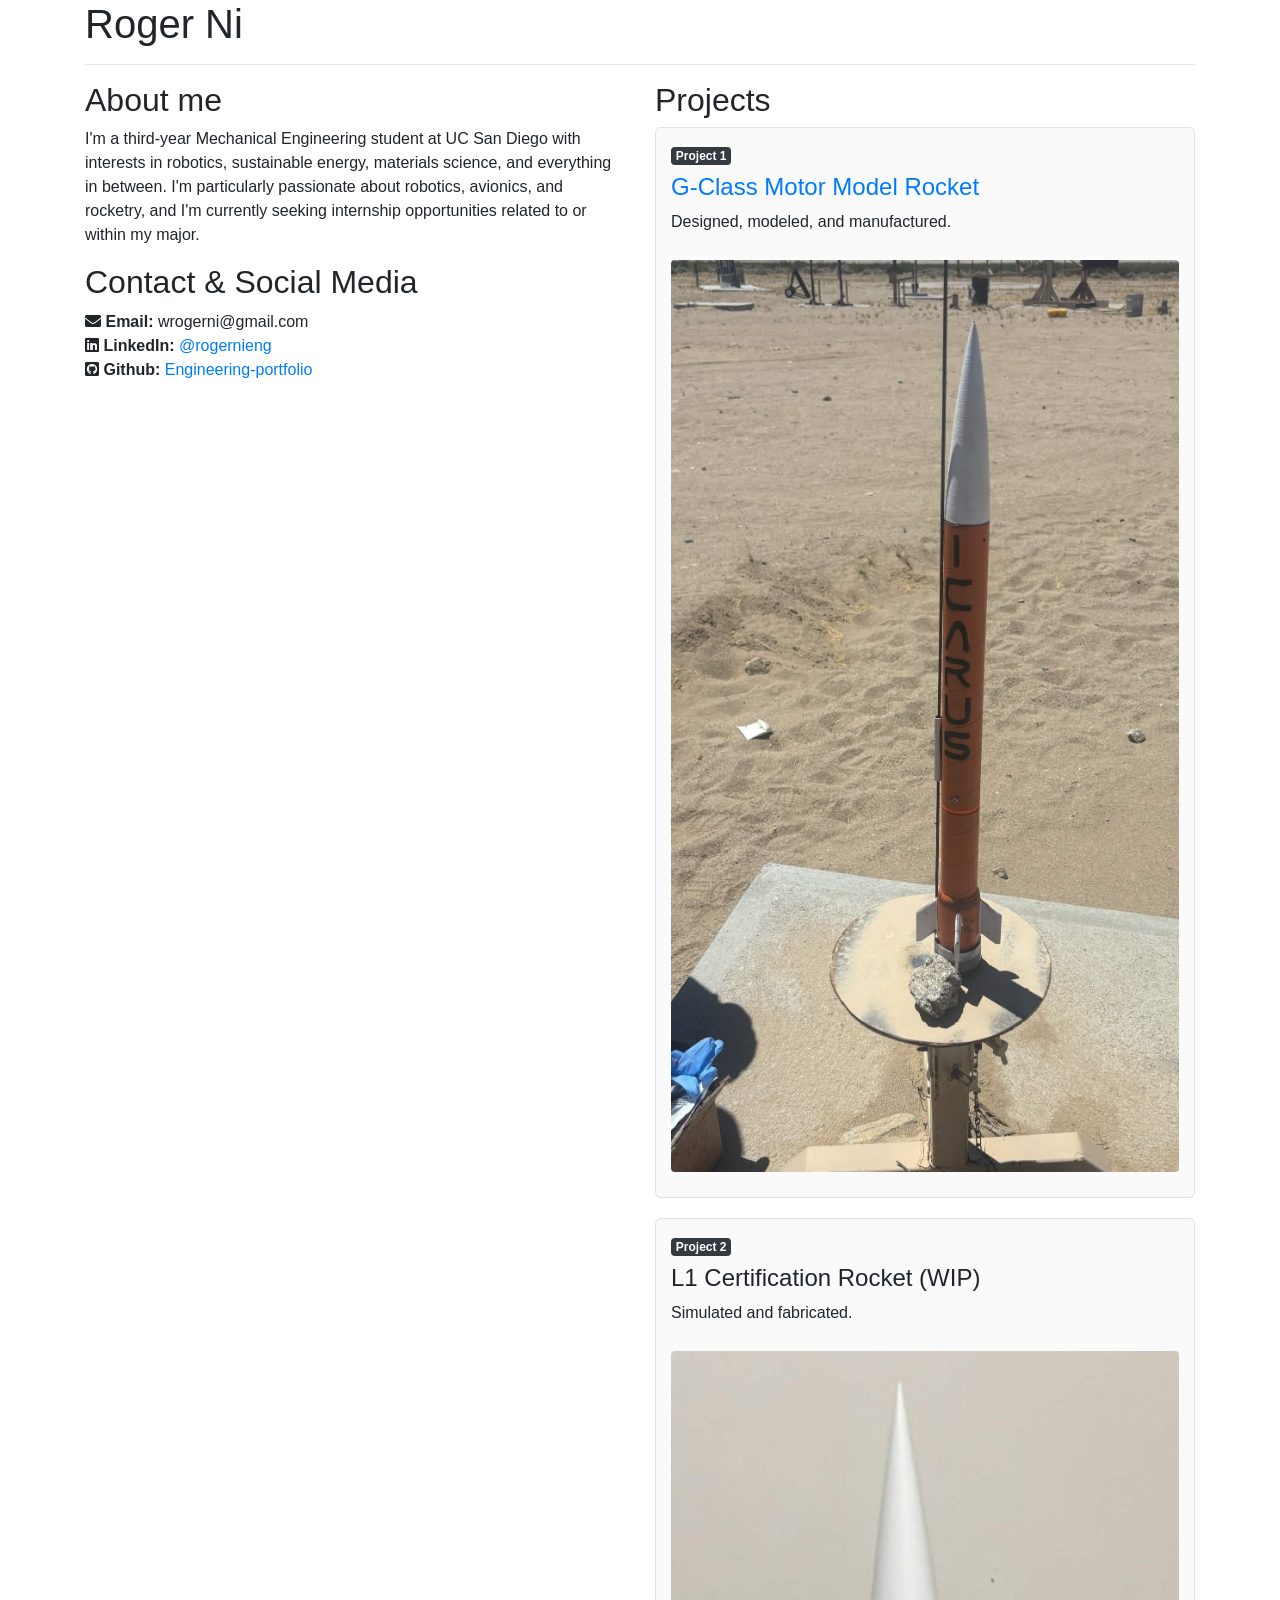
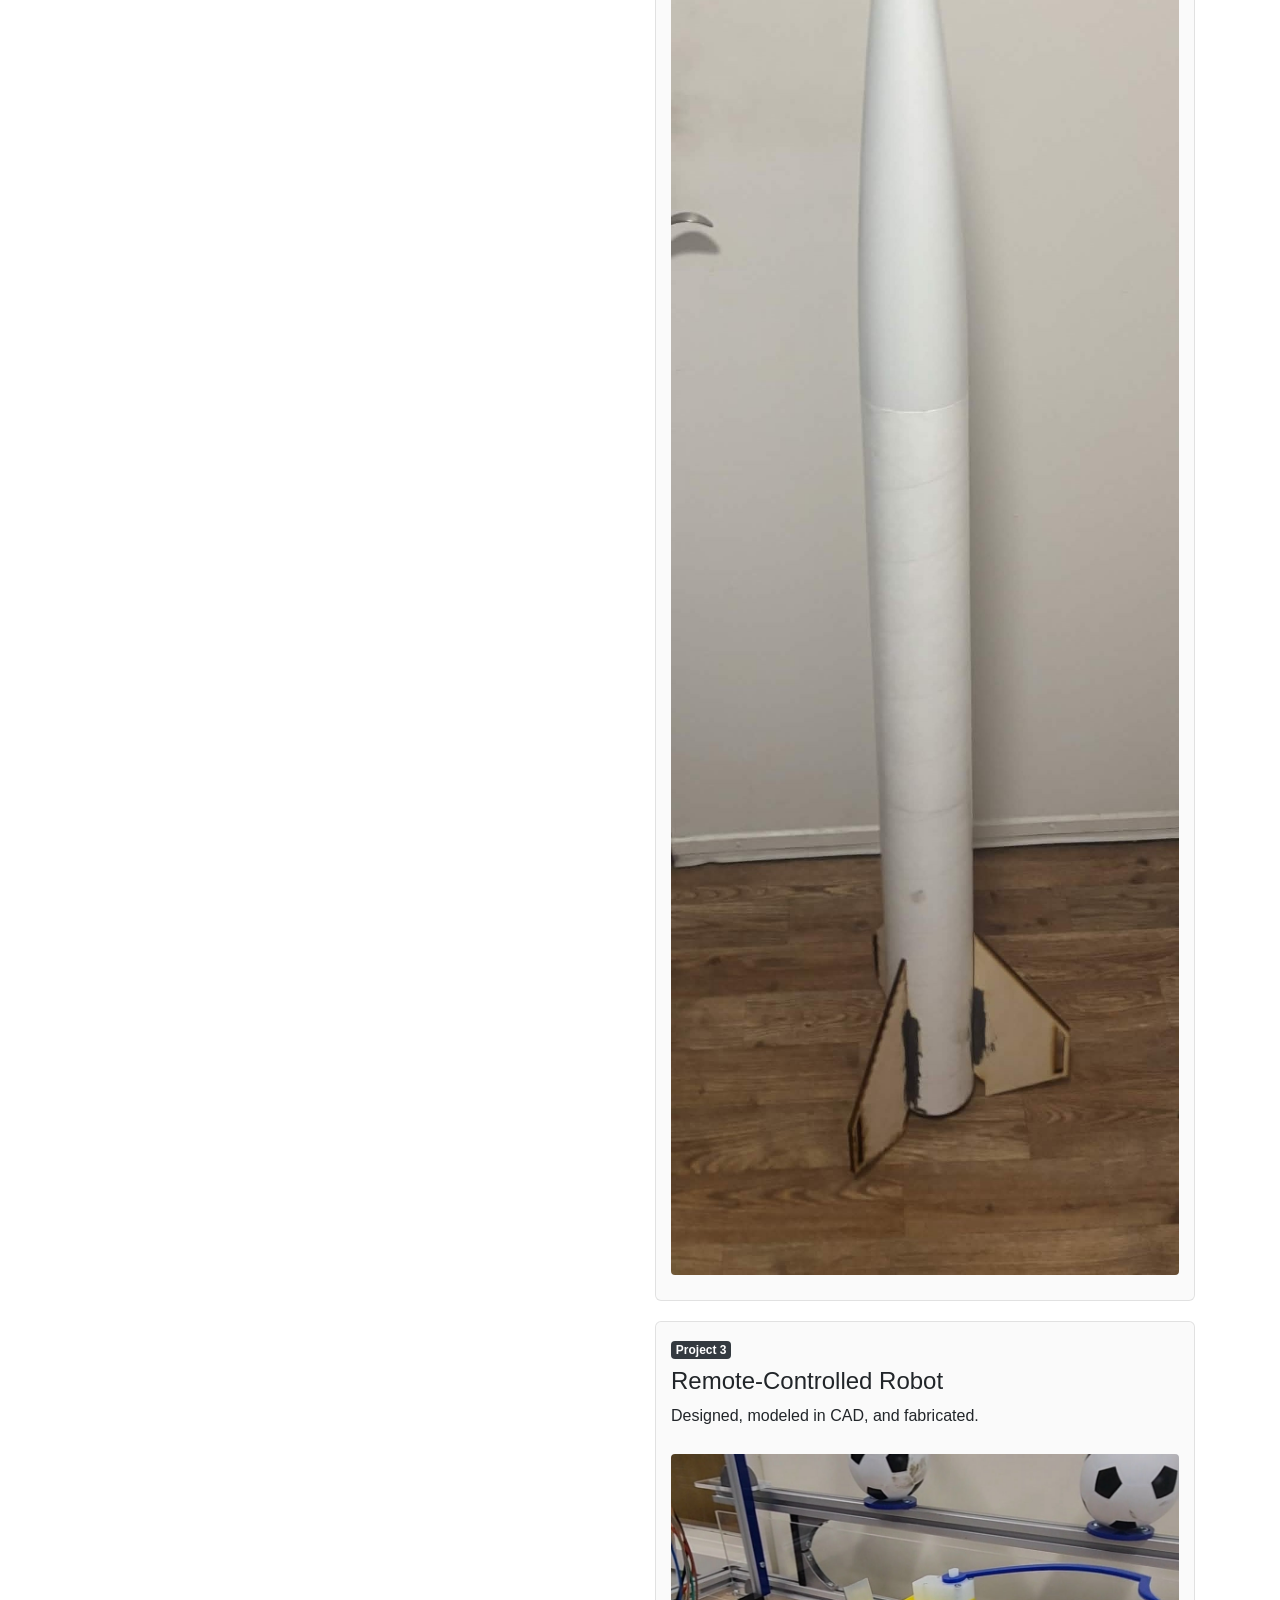
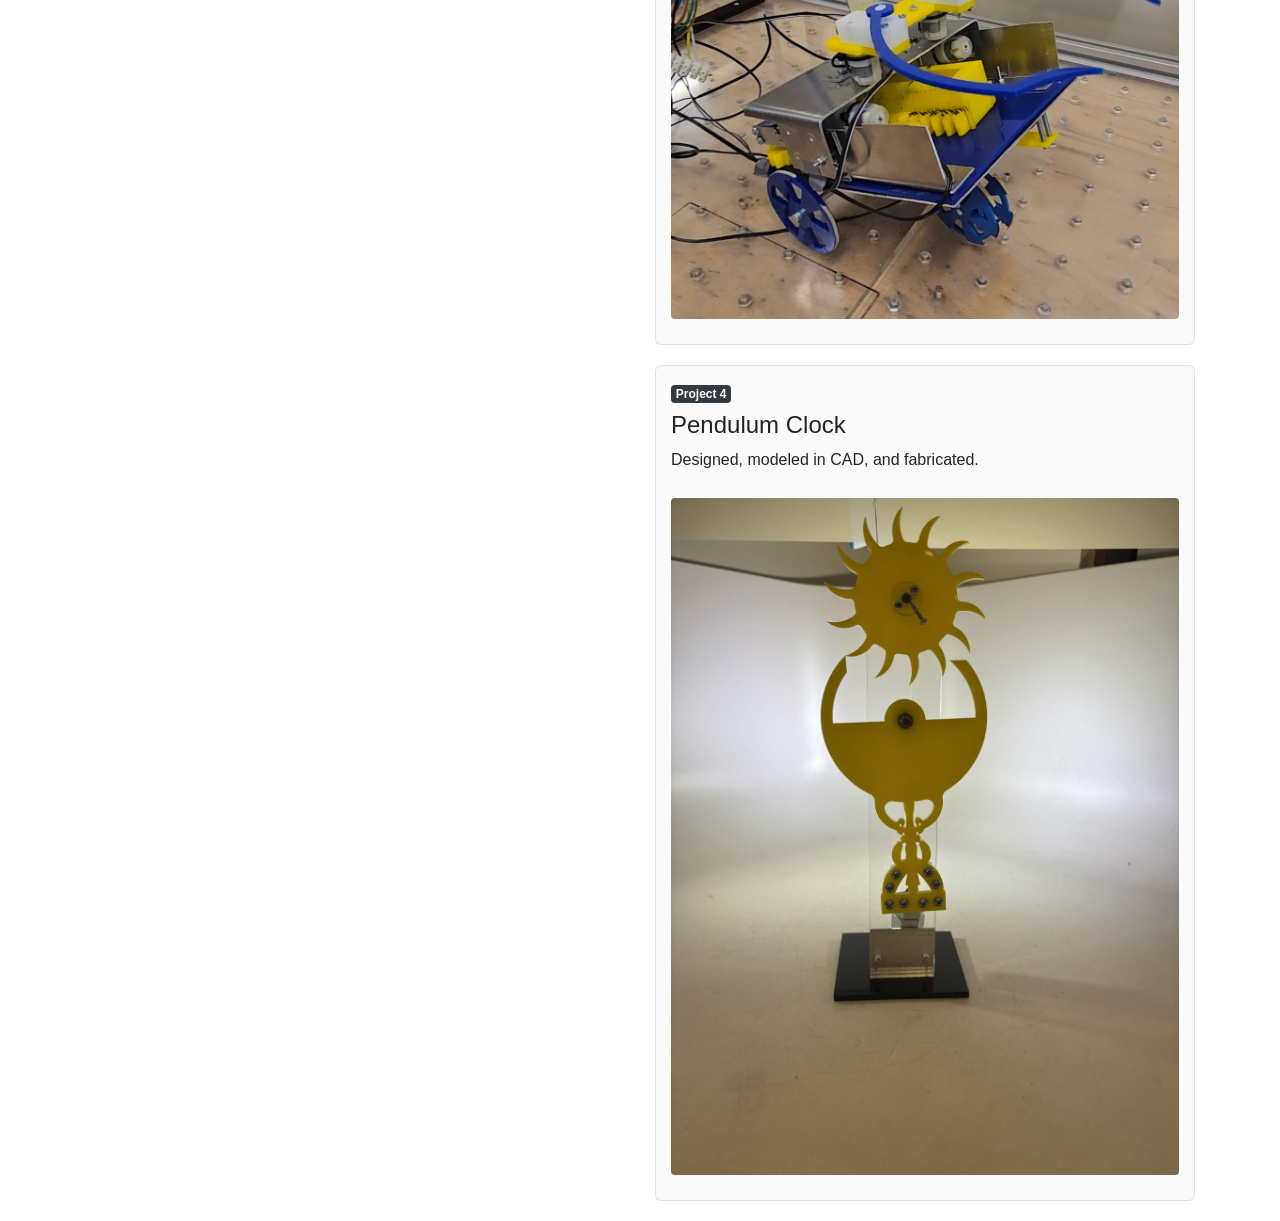
==== index.html @ 7e7ff394 "Update index.html" ====
<!DOCTYPE html>
<html lang="en">

<head>
    <meta charset="utf-8">
    <meta http-equiv="X-UA-Compatible" content="IE=edge">
    <meta name="viewport" content="width=device-width, initial-scale=1">
    <meta name="description" content="Roger Nieng's engineering portfolio" />
    <meta property="og:type" content="website">
    <meta property="og:url" content="https://rogernieng.github.io/Engineering-portfolio/">
    <meta property="og:title" content="Roger Ni| Engineering Portfolio">
    <meta property="og:description" content="Mechanical Engineering student at UC San Diego specializing in robotics, avionics, and rocketry.">
    <meta property="og:image" content="https://rogernieng.github.io/Engineering-portfolio/images/project1mainpic.jpg">
    <title>Roger Nieng | Engineering Portfolio</title>
    <link rel="shortcut icon" type="image/png" href="images/favicon.png" />
    <link rel="stylesheet" href="https://stackpath.bootstrapcdn.com/bootstrap/4.1.3/css/bootstrap.min.css" integrity="sha384-MCw98/SFnGE8fJT3GXwEOngsV7Zt27NXFoaoApmYm81iuXoPkFOJwJ8ERdknLPMO"
        crossorigin="anonymous">
    <link rel="stylesheet" href="https://use.fontawesome.com/releases/v5.6.3/css/all.css" integrity="sha384-UHRtZLI+pbxtHCWp1t77Bi1L4ZtiqrqD80Kn4Z8NTSRyMA2Fd33n5dQ8lWUE00s/"
        crossorigin="anonymous">
    <link rel="stylesheet" type="text/css" href="https://fonts.googleapis.com/css?family=Quicksand|Marck+Script">
    <link rel="stylesheet" href="css/style.css">
    <style>
        .featured-project {
            border: 1px solid rgba(0, 0, 0, 0.1);
            border-radius: 6px;
            padding: 15px;
            margin-bottom: 20px;
            background-color: rgba(0, 0, 0, 0.02);
        }

        .featured-project .badge {
            margin-bottom: 8px;
        }

        .featured-project img {
            width: 100%;
            border-radius: 4px;
            margin-top: 10px;
            margin-bottom: 10px;
        }
    </style>
</head>

<body>
    <div class="container">
        <div class="header">
            <h1 class="username">Roger Ni</h1>
        </div>
        <hr class="line">
        <div class="row">
            <div class="col-md-6">
                <h2>About me</h2>
                <p>I'm a third-year Mechanical Engineering student at UC San Diego with interests in robotics, sustainable energy, materials science, and everything in between. I'm particularly passionate about robotics, avionics, and rocketry, and I'm currently seeking internship opportunities related to or within my major.</p>
        

                <h2>Contact & Social Media</h2>
                <p>
                    <i class="fas fa-envelope"></i>
                        <strong>Email: </strong>wrogerni@gmail.com
                        <br>
                    <i class="fab fa-linkedin"></i>
                        <strong>LinkedIn: </strong><a href="https://www.linkedin.com/in/rogernieng" target="_blank">@rogernieng</a>
                    <br>
                        <i class="fab fa-github-square"></i>
                        <strong>Github: </strong><a href="https://github.com/rogernieng/Engineering-portfolio" target="_blank">Engineering-portfolio</a>
                </p>
            </div>
            <div class="col-md-6">
                <h2>Projects</h2>

                <div class="featured-project">
                    <span class="badge badge-dark">Project 1</span>
                    <h4><a href="projects/project1.html">G-Class Motor Model Rocket</a></h4>
                    <p>Designed, modeled, and manufactured.</p>
                    <img src="images/project1mainpic.jpg" alt="G-Class motor model rocket">
                </div>
                <div class="featured-project">
                    <span class="badge badge-dark">Project 2</span>
                    <h4>L1 Certification Rocket (WIP)</h4>
                    <p>Simulated and fabricated.</p>
                    <img src="images/rocket2.jpg" alt="L1 certification rocket">
                </div>

                <div class="featured-project">
                    <span class="badge badge-dark">Project 3</span>
                    <h4>Remote-Controlled Robot</h4>
                    <p>Designed, modeled in CAD, and fabricated.</p>
                    <img src="images/robot.jpg" alt="Remote-controlled robot">
                </div>
                <div class="featured-project">
                    <span class="badge badge-dark">Project 4</span>
                    <h4>Pendulum Clock</h4>
                    <p>Designed, modeled in CAD, and fabricated.</p>
                    <img src="images/clock.jpg" alt="Pendulum clock">
                </div>

            </div>
        </div>
    </div>
</body>

</html>

</html>
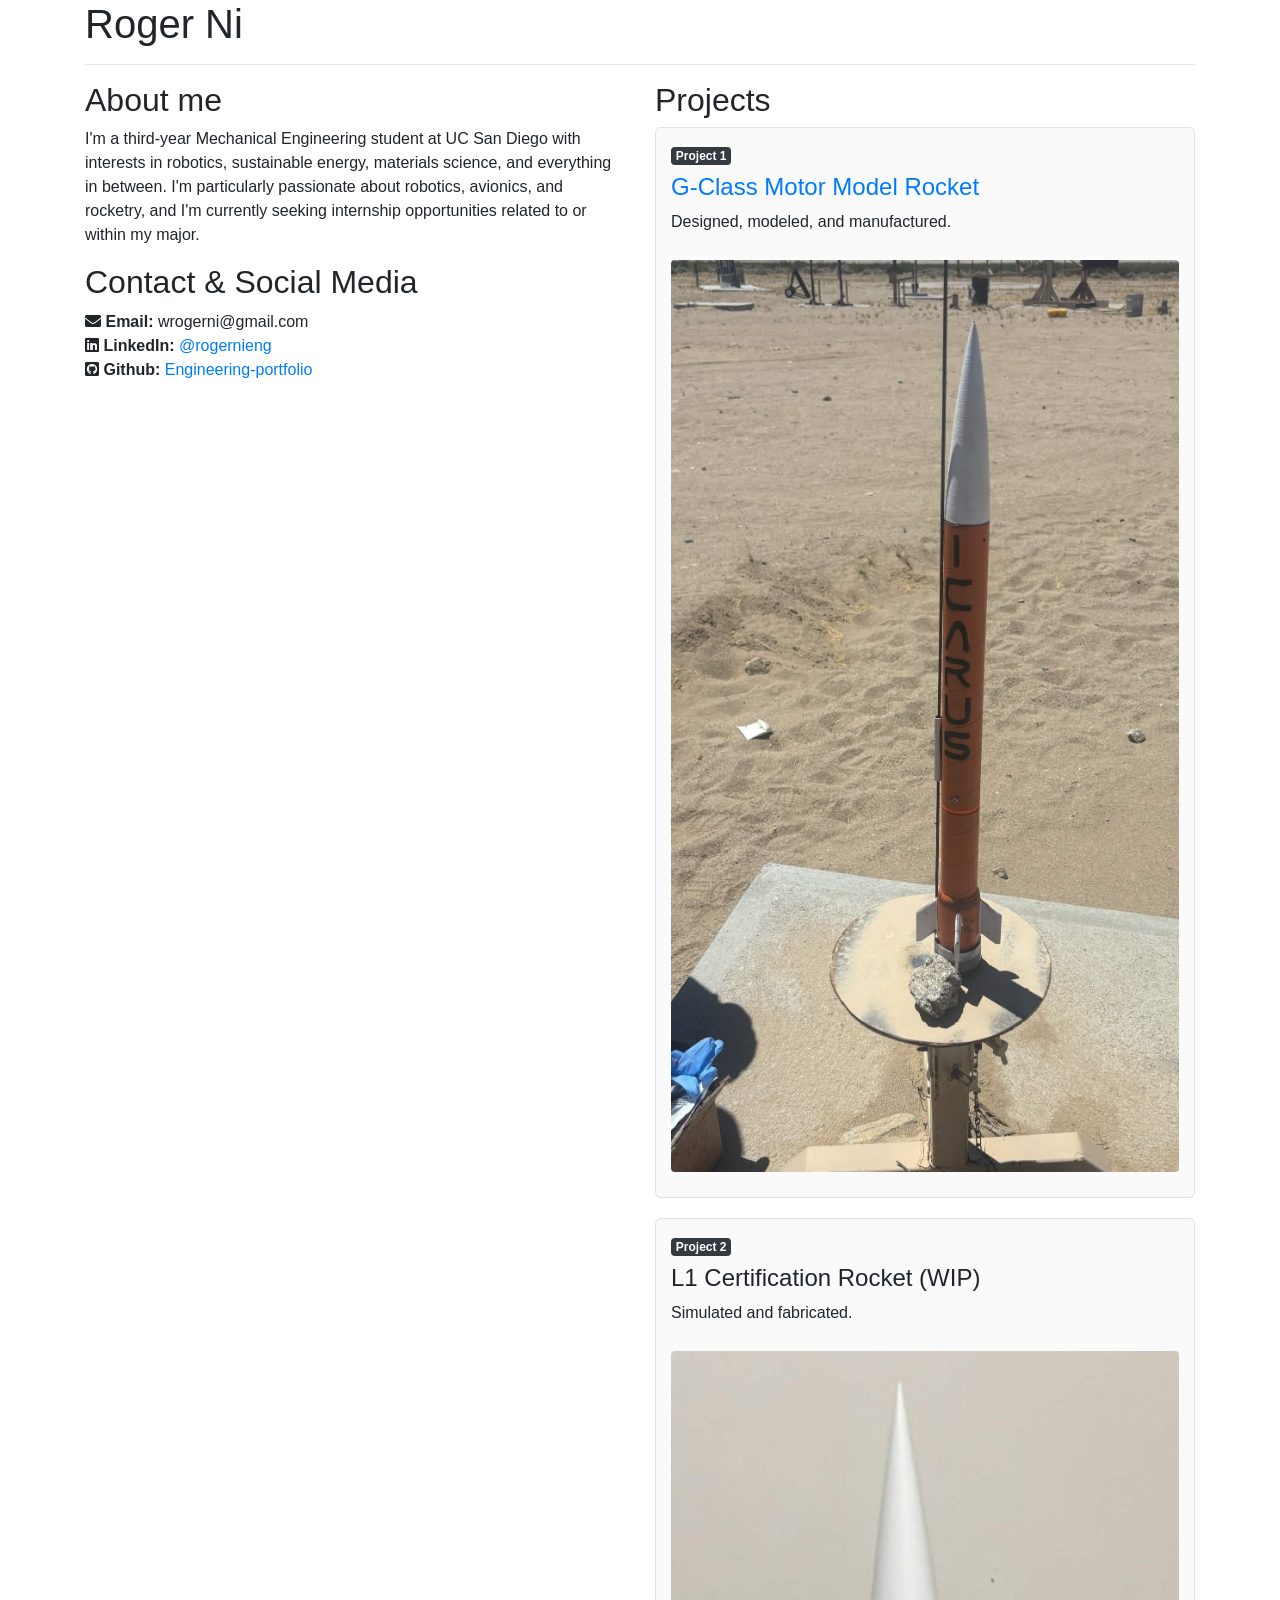
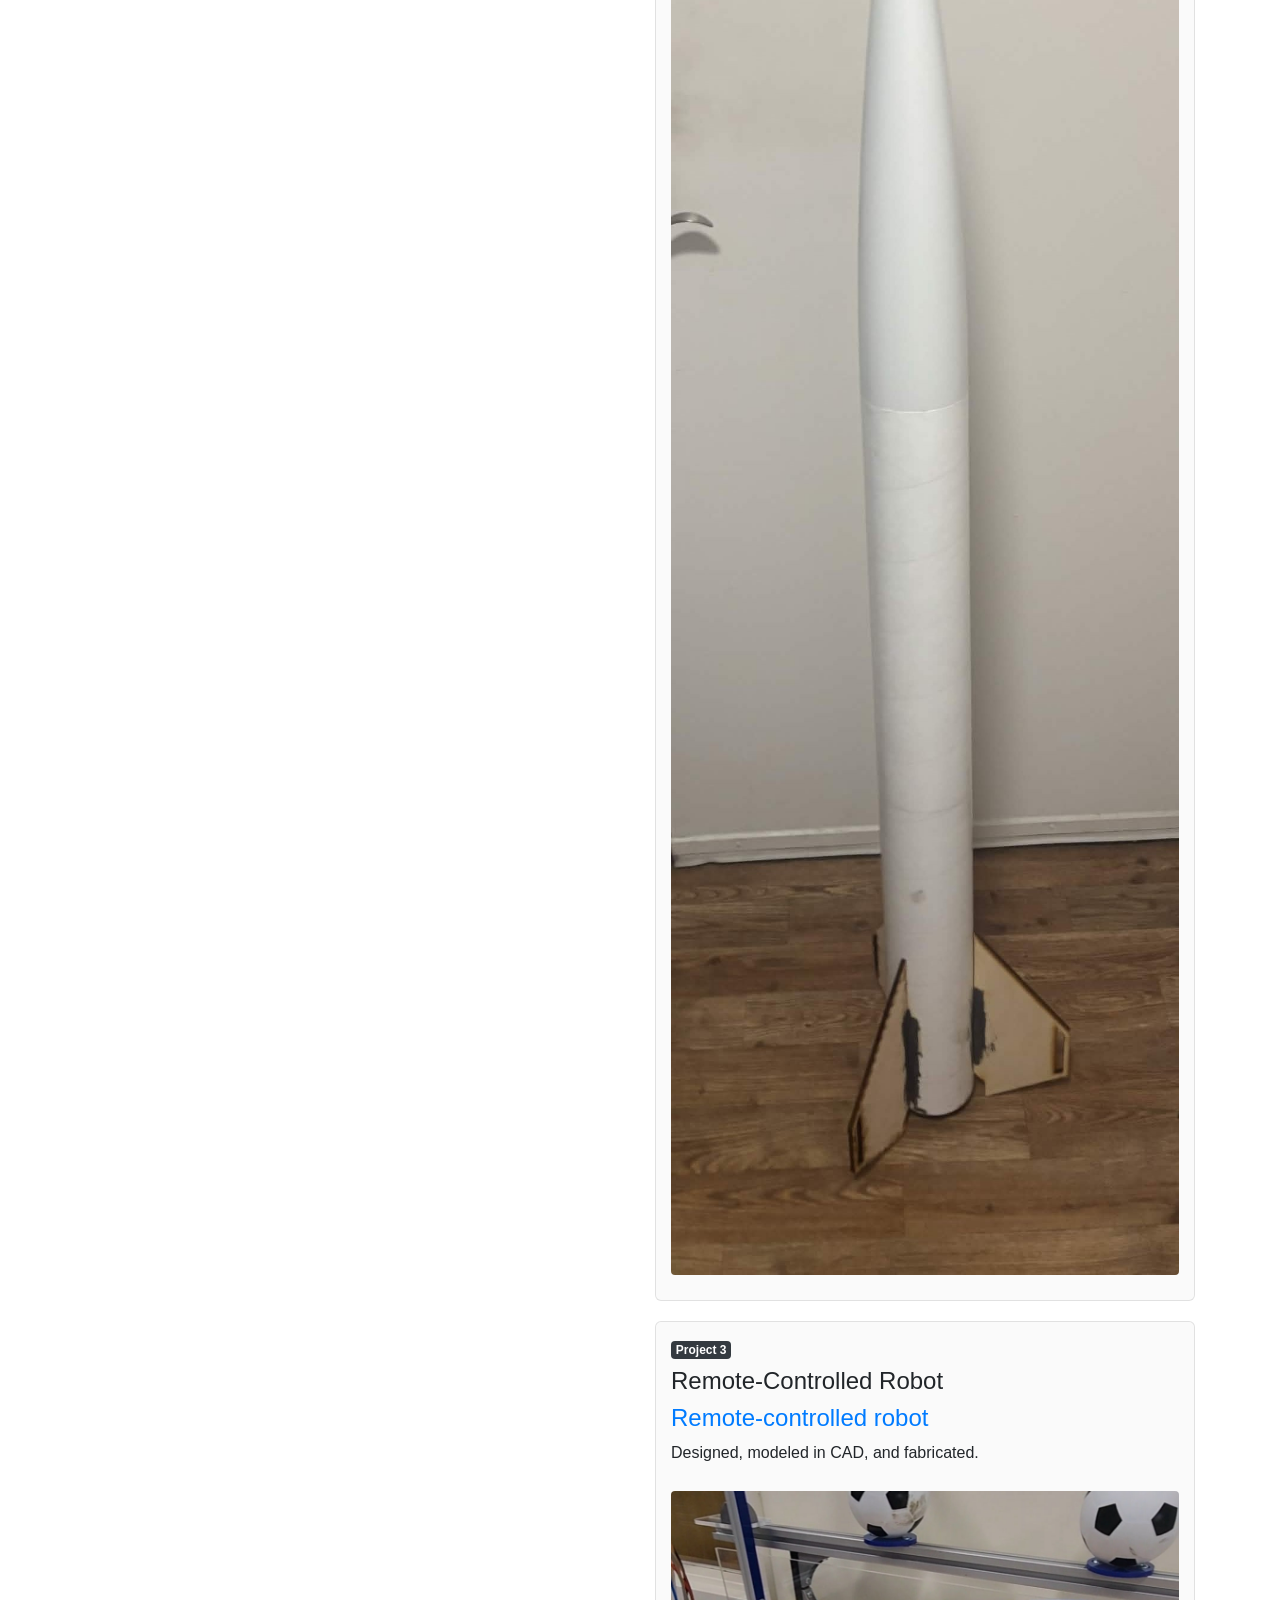
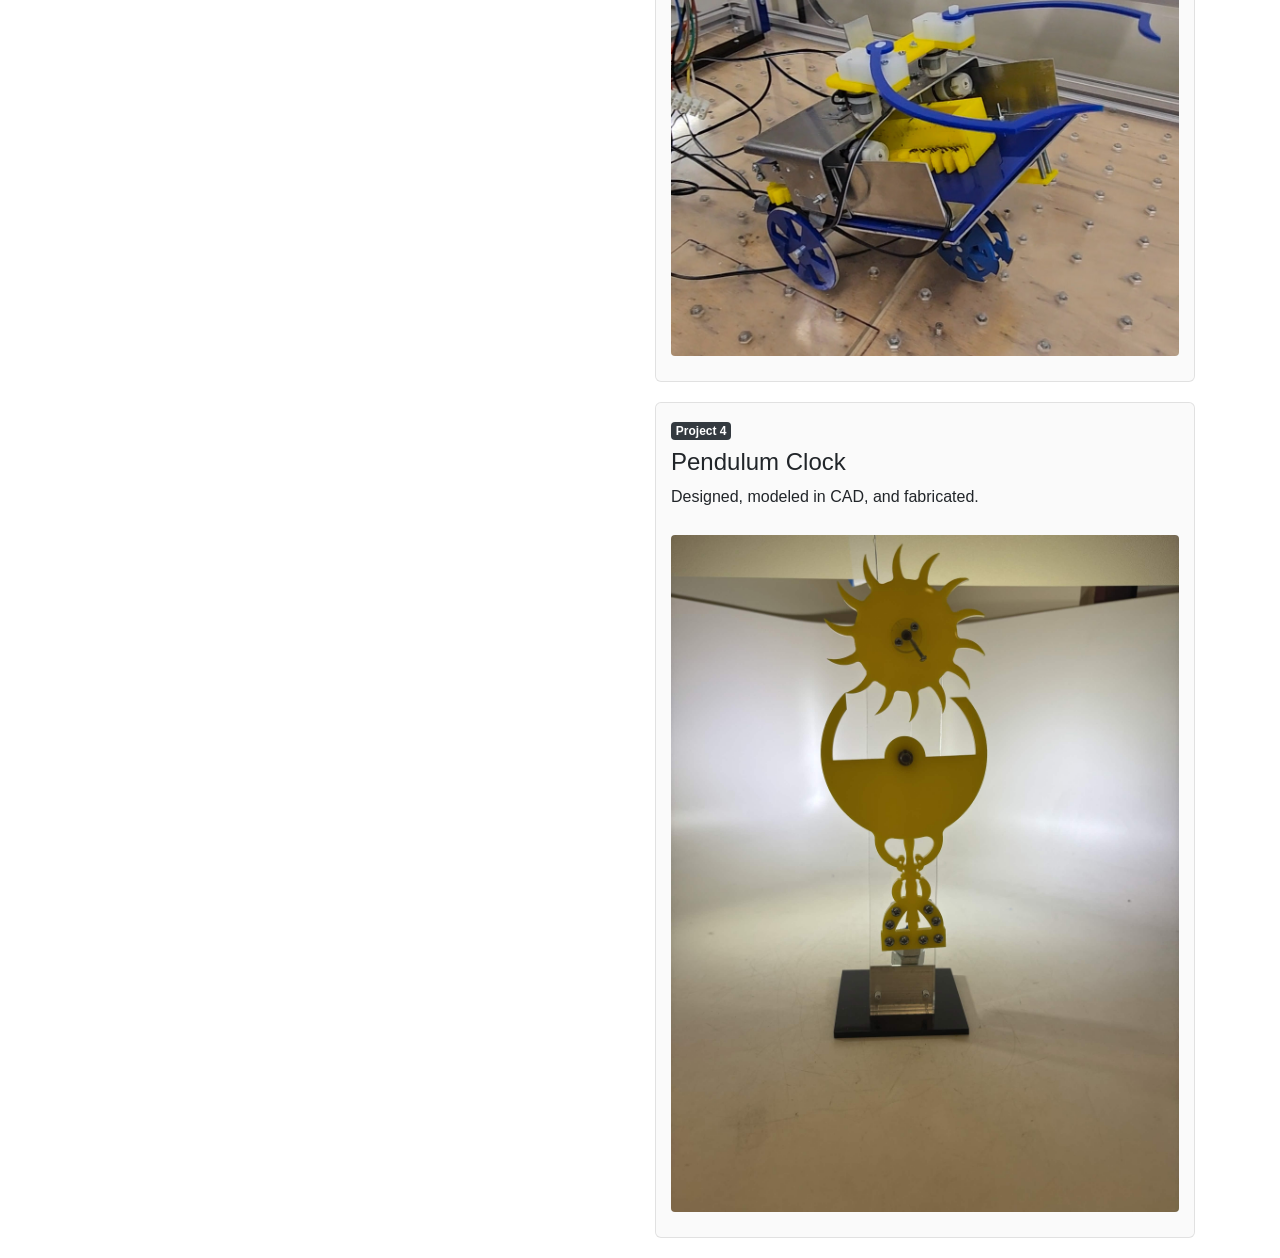
==== commit b57825a1: "Update index.html" ====
--- a/index.html
+++ b/index.html
@@ -5,7 +5,7 @@
     <meta charset="utf-8">
     <meta http-equiv="X-UA-Compatible" content="IE=edge">
     <meta name="viewport" content="width=device-width, initial-scale=1">
-    <meta name="description" content="Roger Nieng's engineering portfolio" />
+    <meta name="description" content="Roger Ni's engineering portfolio" />
     <meta property="og:type" content="website">
     <meta property="og:url" content="https://rogernieng.github.io/Engineering-portfolio/">
     <meta property="og:title" content="Roger Ni| Engineering Portfolio">
@@ -84,6 +84,7 @@
                 <div class="featured-project">
                     <span class="badge badge-dark">Project 3</span>
                     <h4>Remote-Controlled Robot</h4>
+                    <h4><a href="projects/project2.html">Remote-controlled robot</a></h4>
                     <p>Designed, modeled in CAD, and fabricated.</p>
                     <img src="images/robot.jpg" alt="Remote-controlled robot">
                 </div>
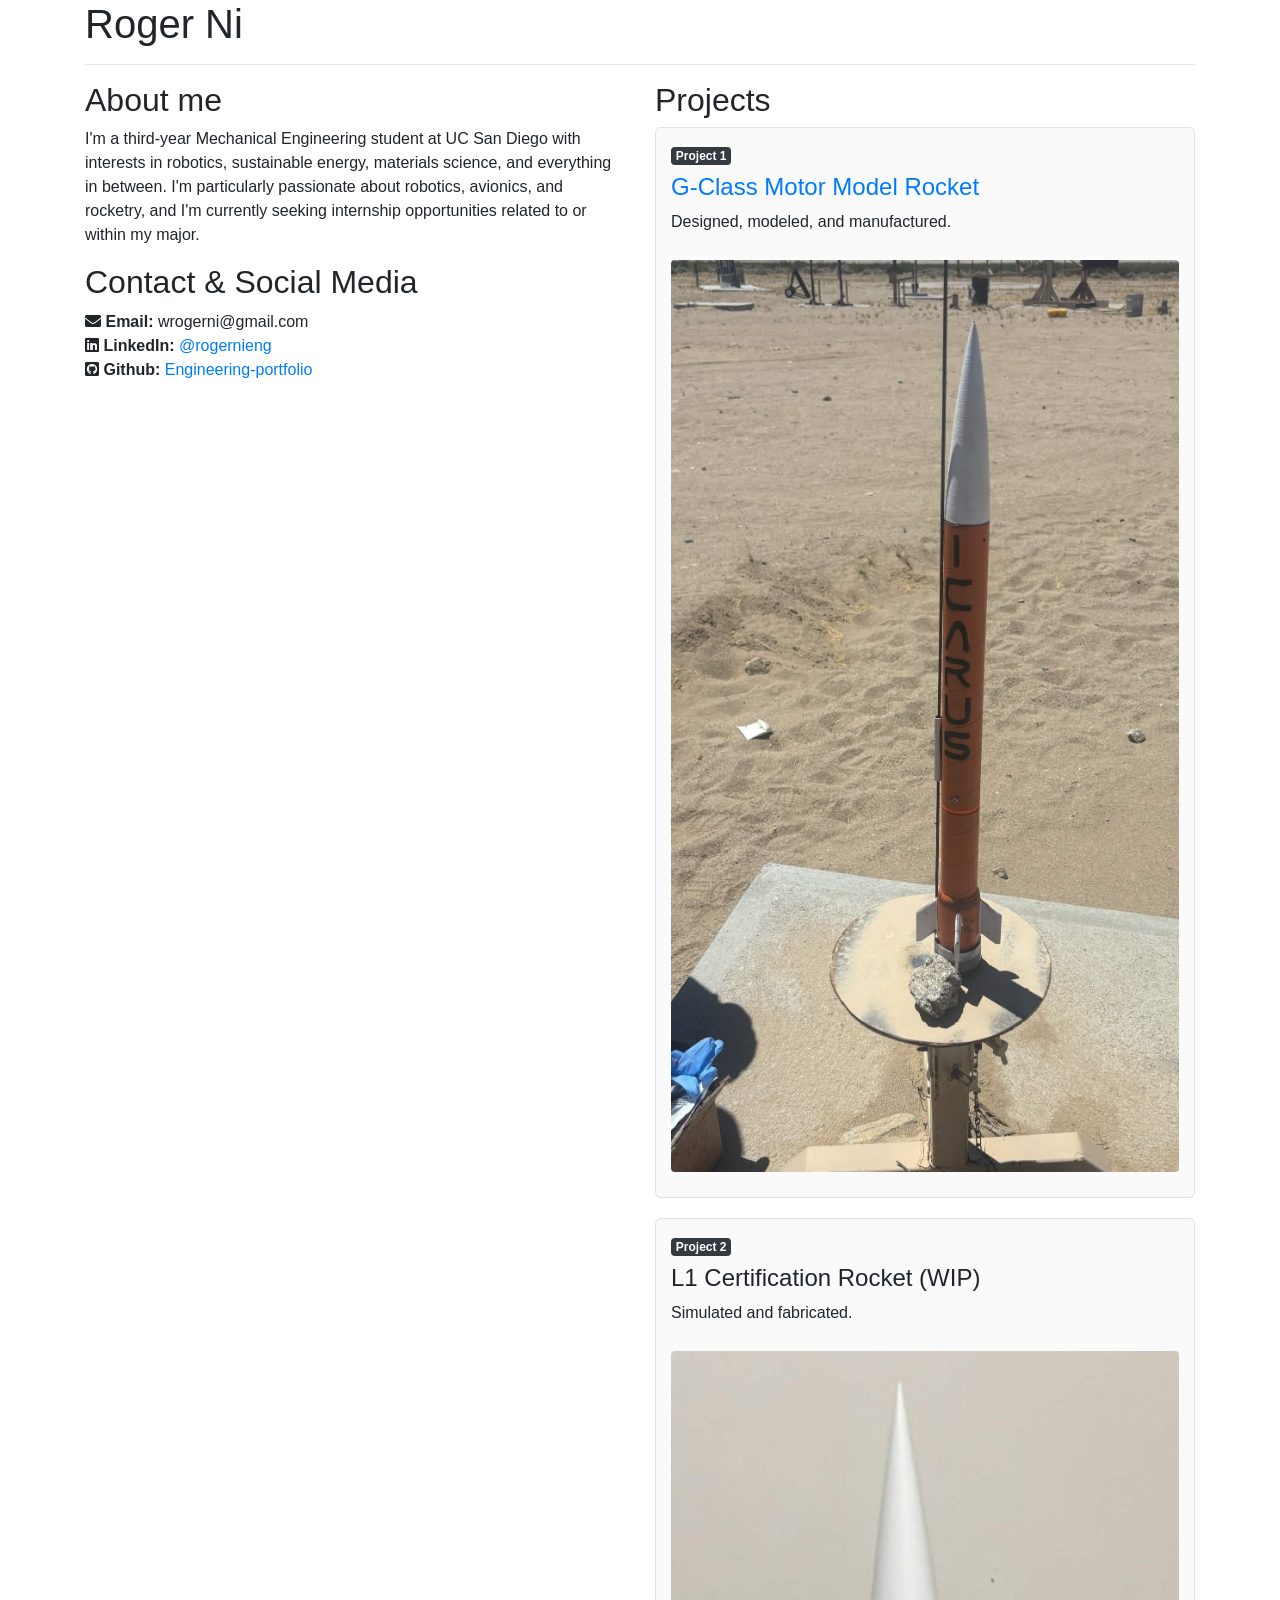
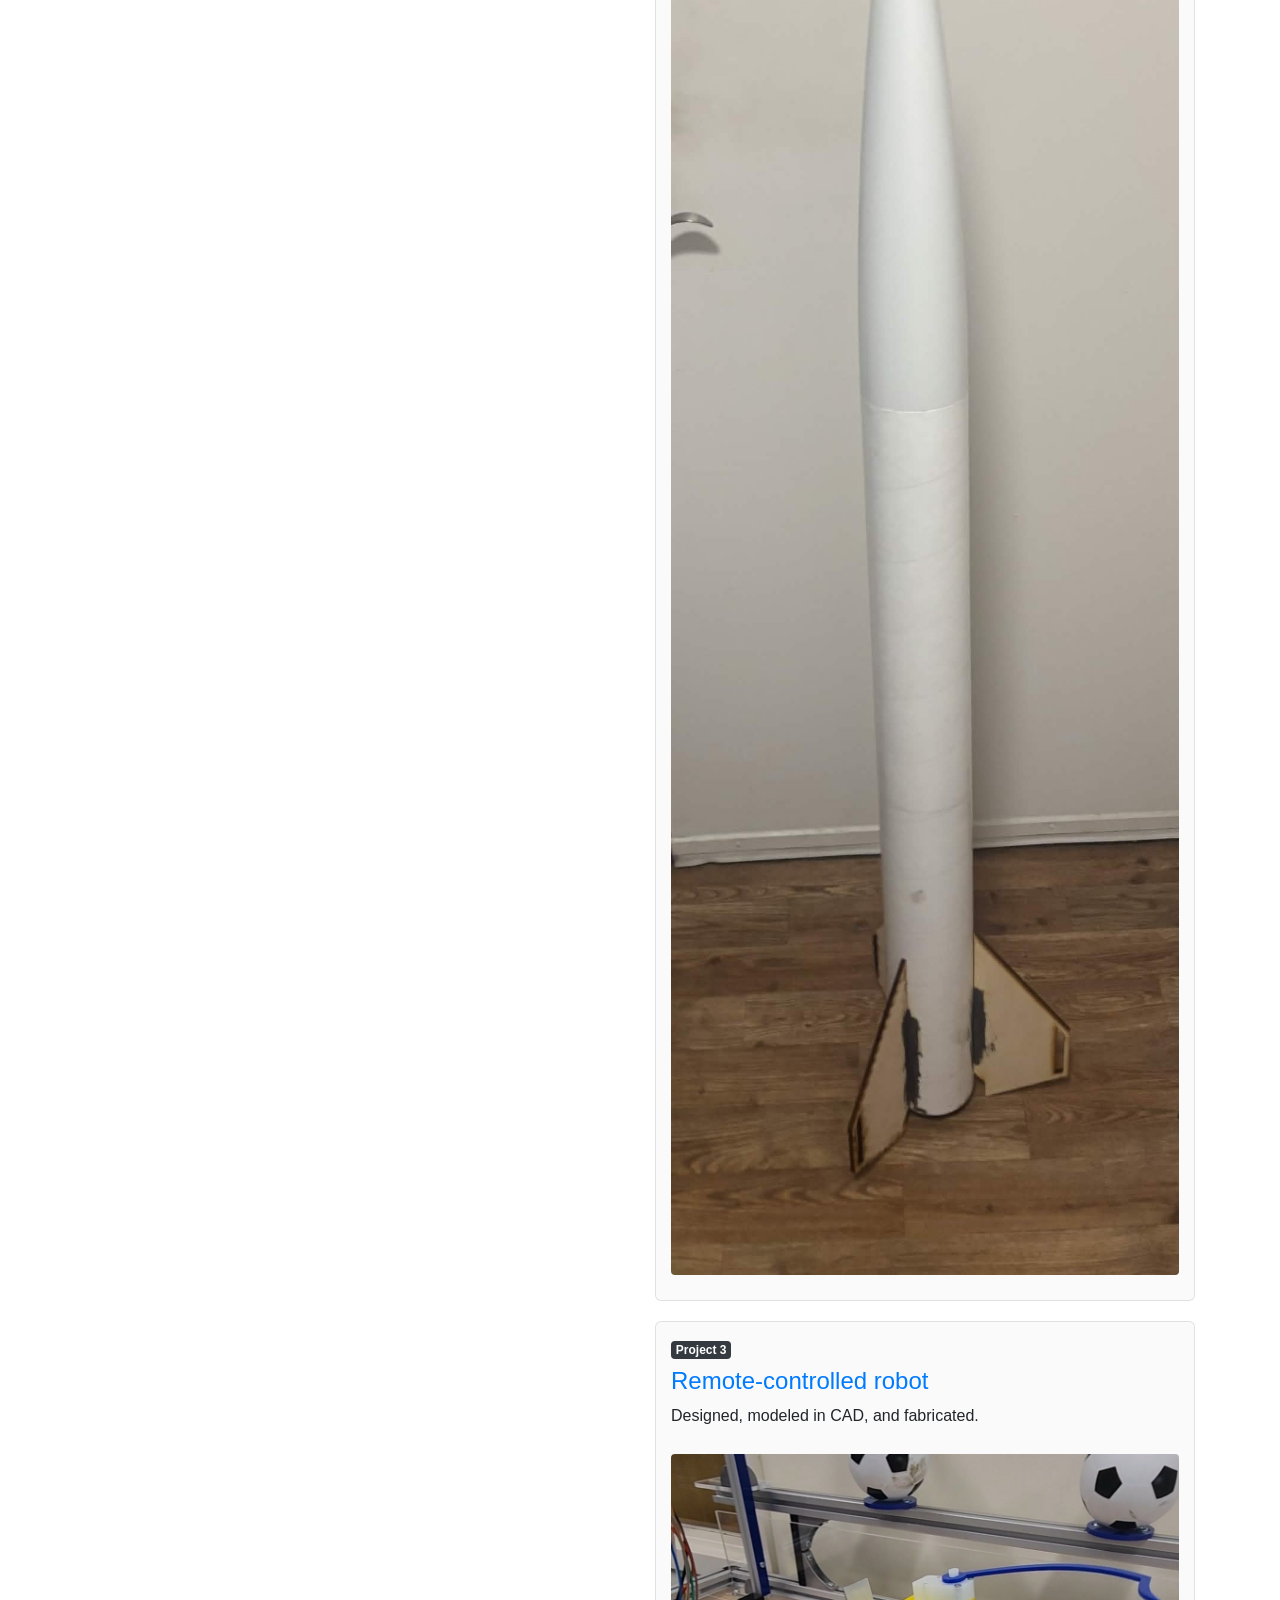
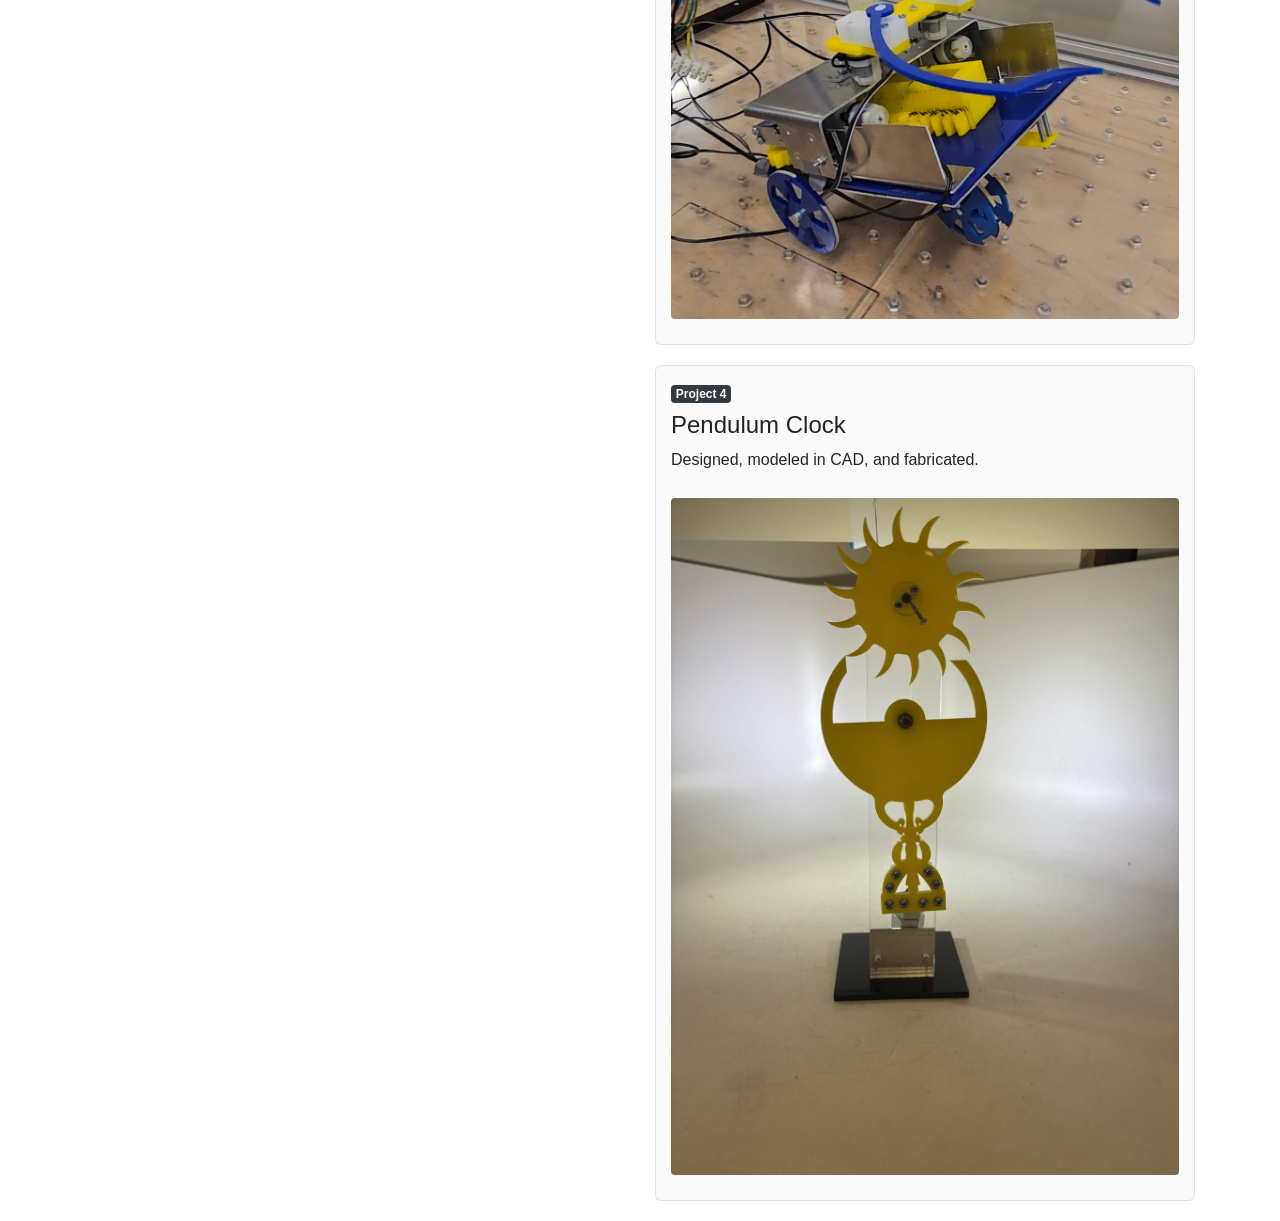
==== commit b2e588f8: "Update index.html" ====
--- a/index.html
+++ b/index.html
@@ -83,7 +83,6 @@
 
                 <div class="featured-project">
                     <span class="badge badge-dark">Project 3</span>
-                    <h4>Remote-Controlled Robot</h4>
                     <h4><a href="projects/project2.html">Remote-controlled robot</a></h4>
                     <p>Designed, modeled in CAD, and fabricated.</p>
                     <img src="images/robot.jpg" alt="Remote-controlled robot">
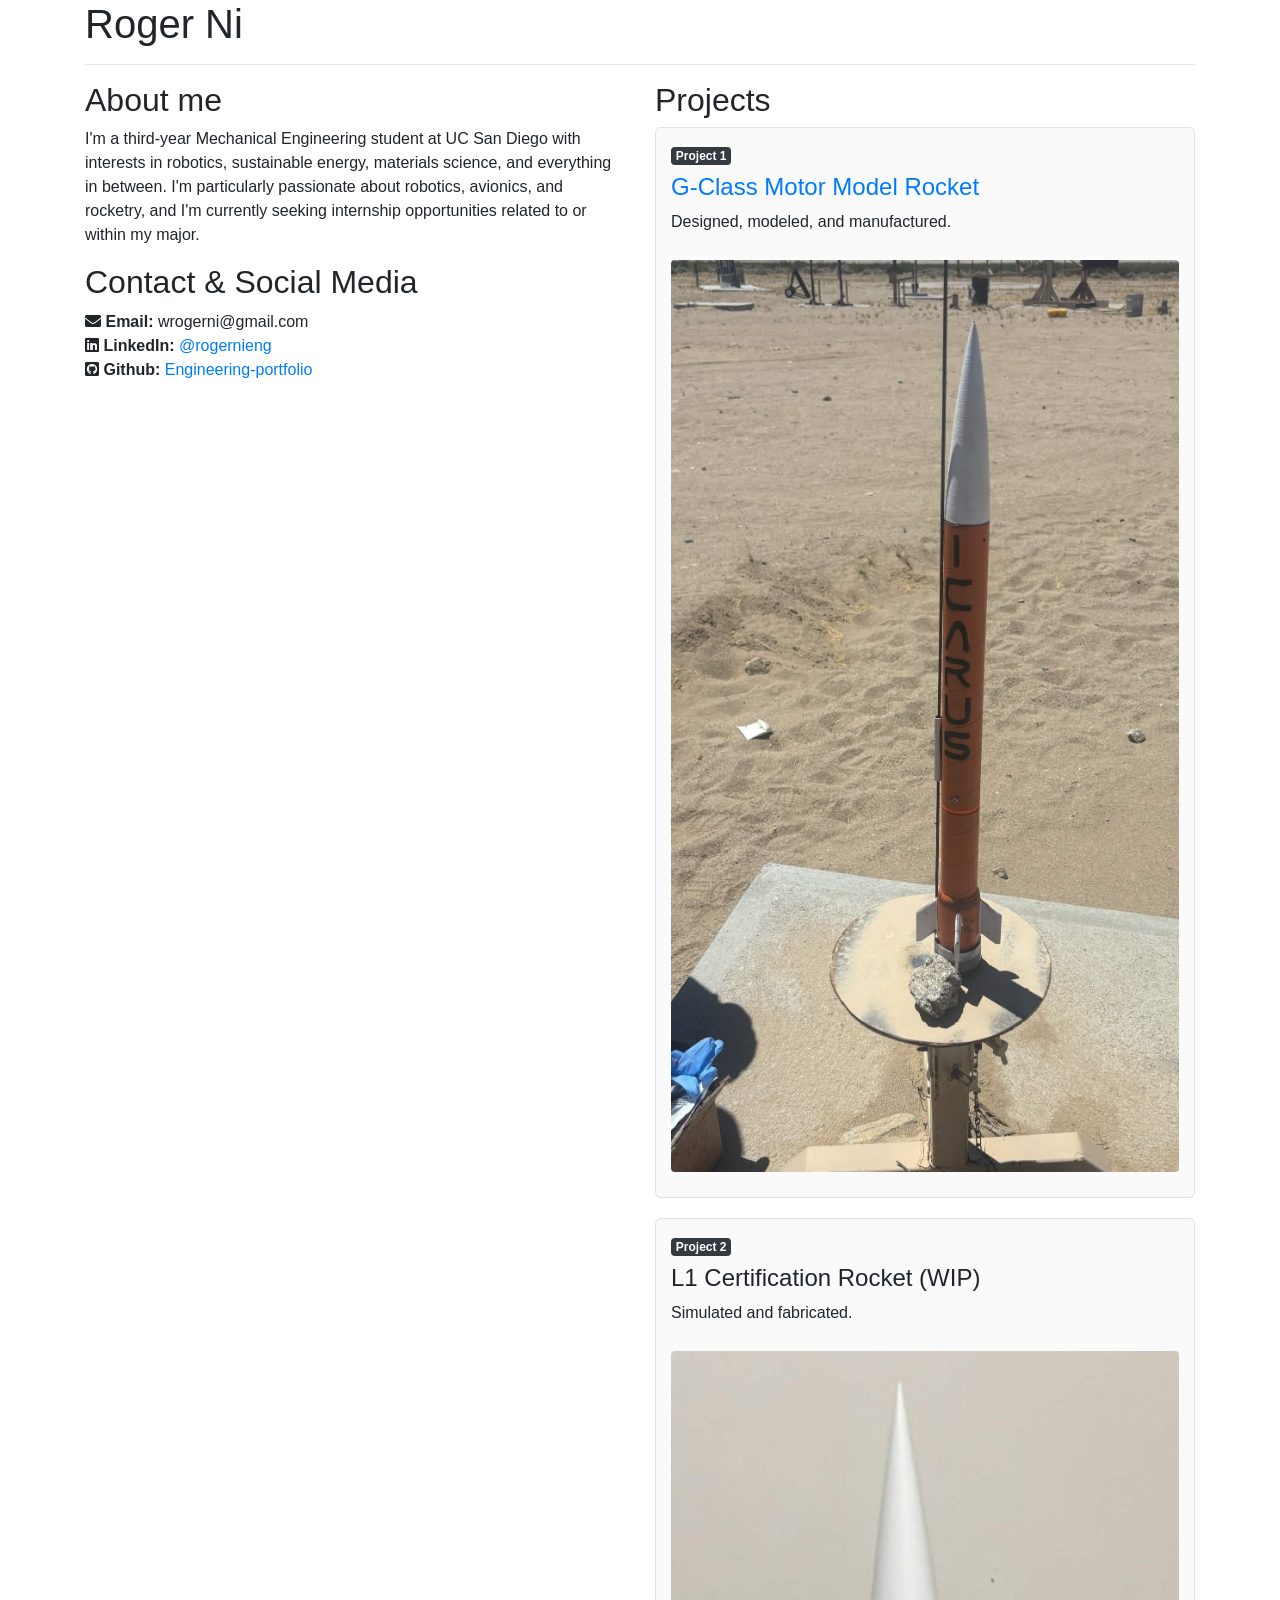
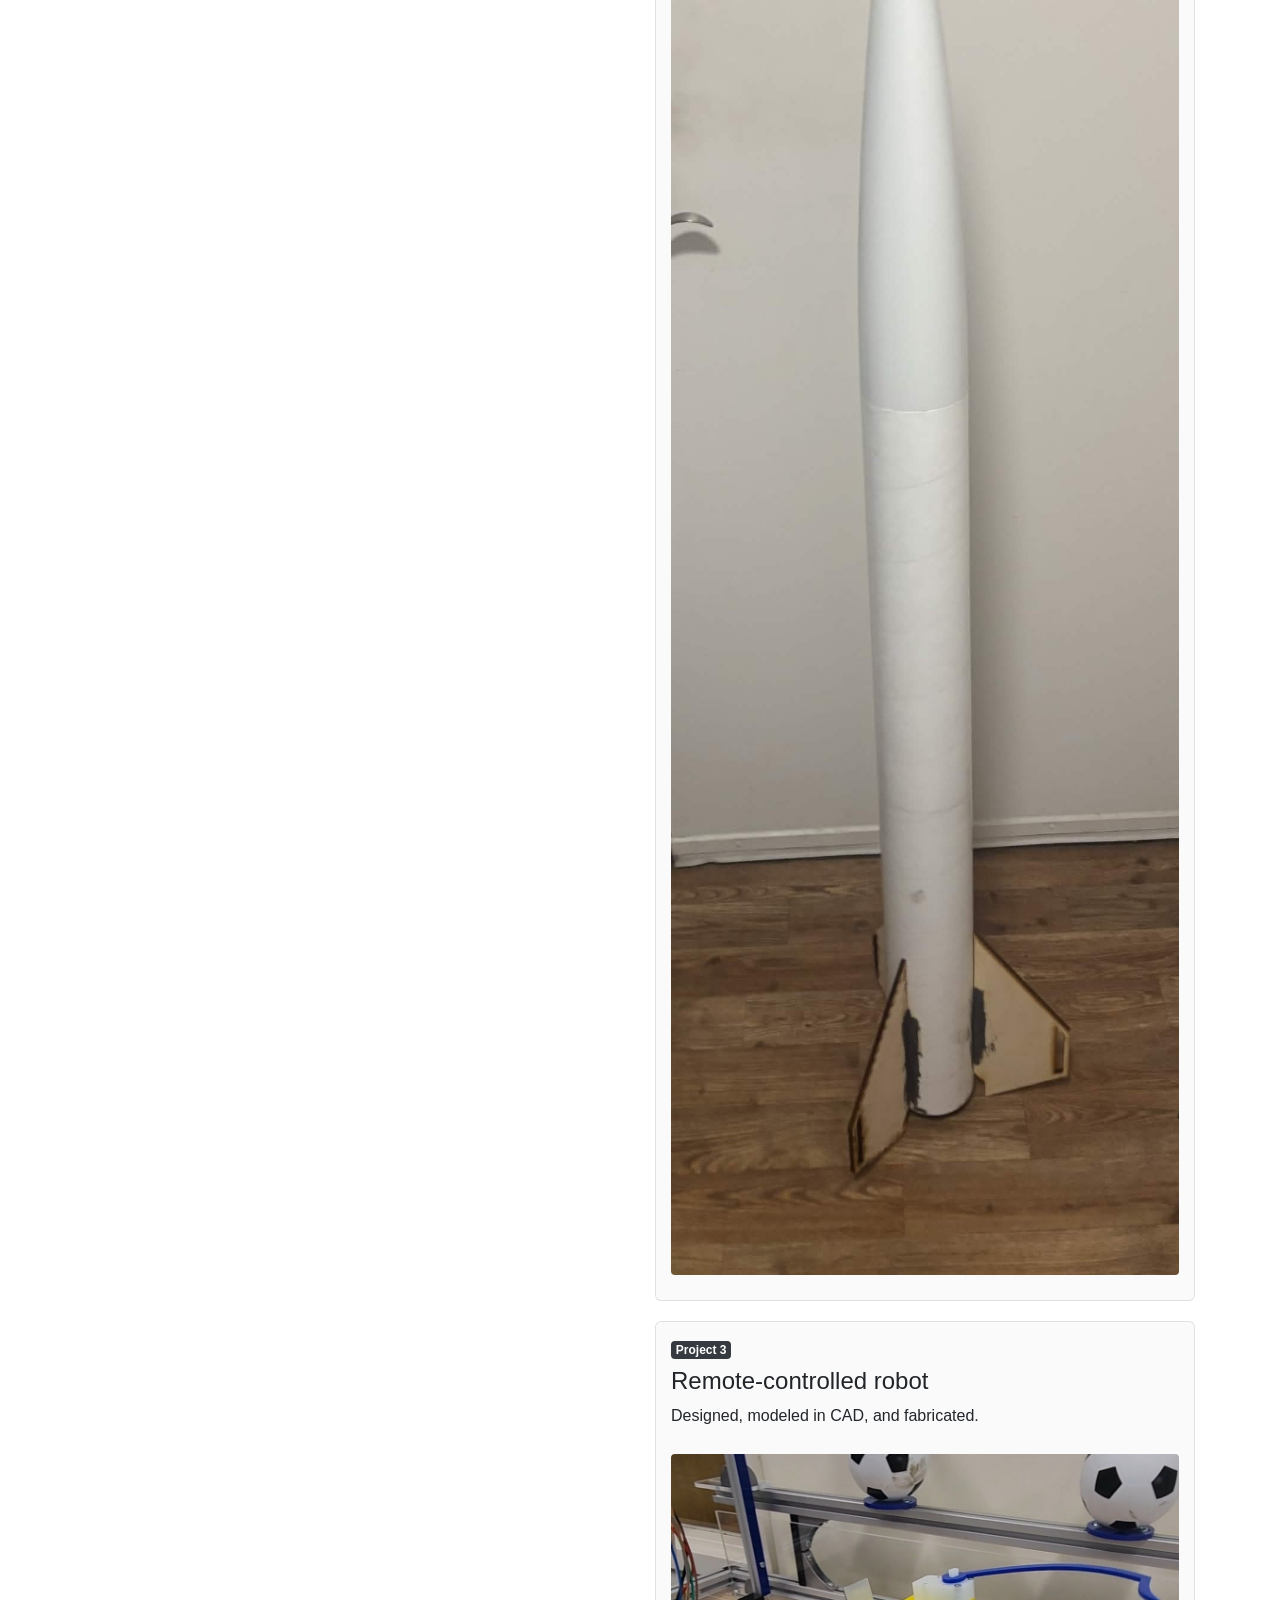
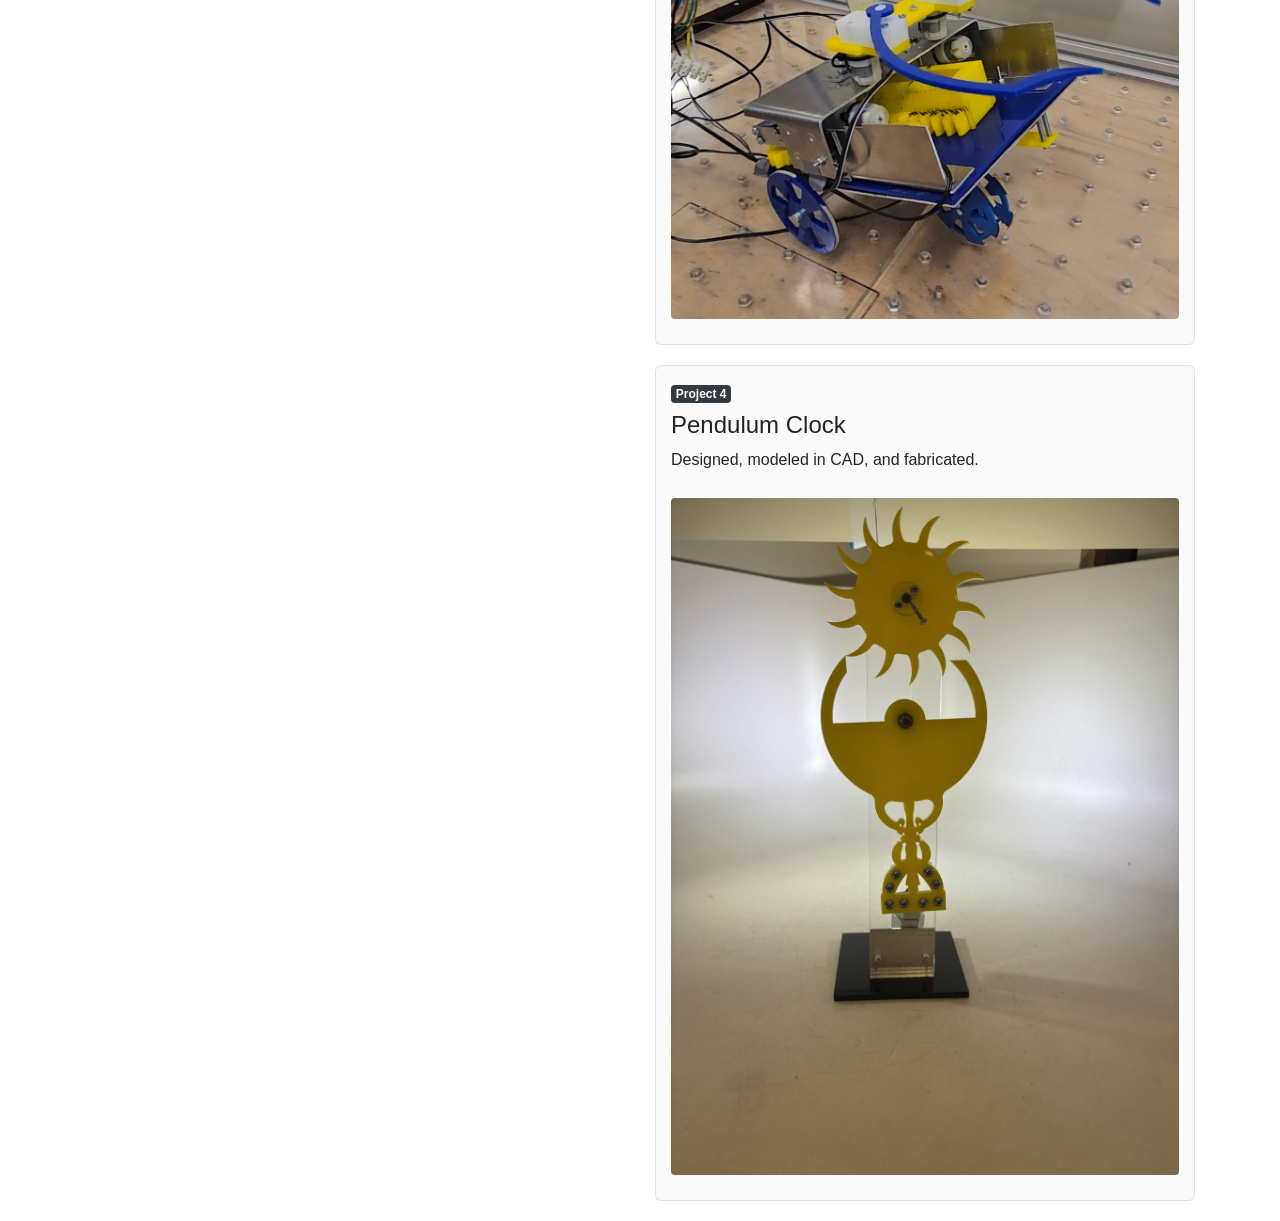
==== commit 4816514c: "Update index.html" ====
--- a/index.html
+++ b/index.html
@@ -83,7 +83,7 @@
 
                 <div class="featured-project">
                     <span class="badge badge-dark">Project 3</span>
-                    <h4><a href="projects/project2.html">Remote-controlled robot</a></h4>
+                    <h4>Remote-controlled robot</a></h4>
                     <p>Designed, modeled in CAD, and fabricated.</p>
                     <img src="images/robot.jpg" alt="Remote-controlled robot">
                 </div>
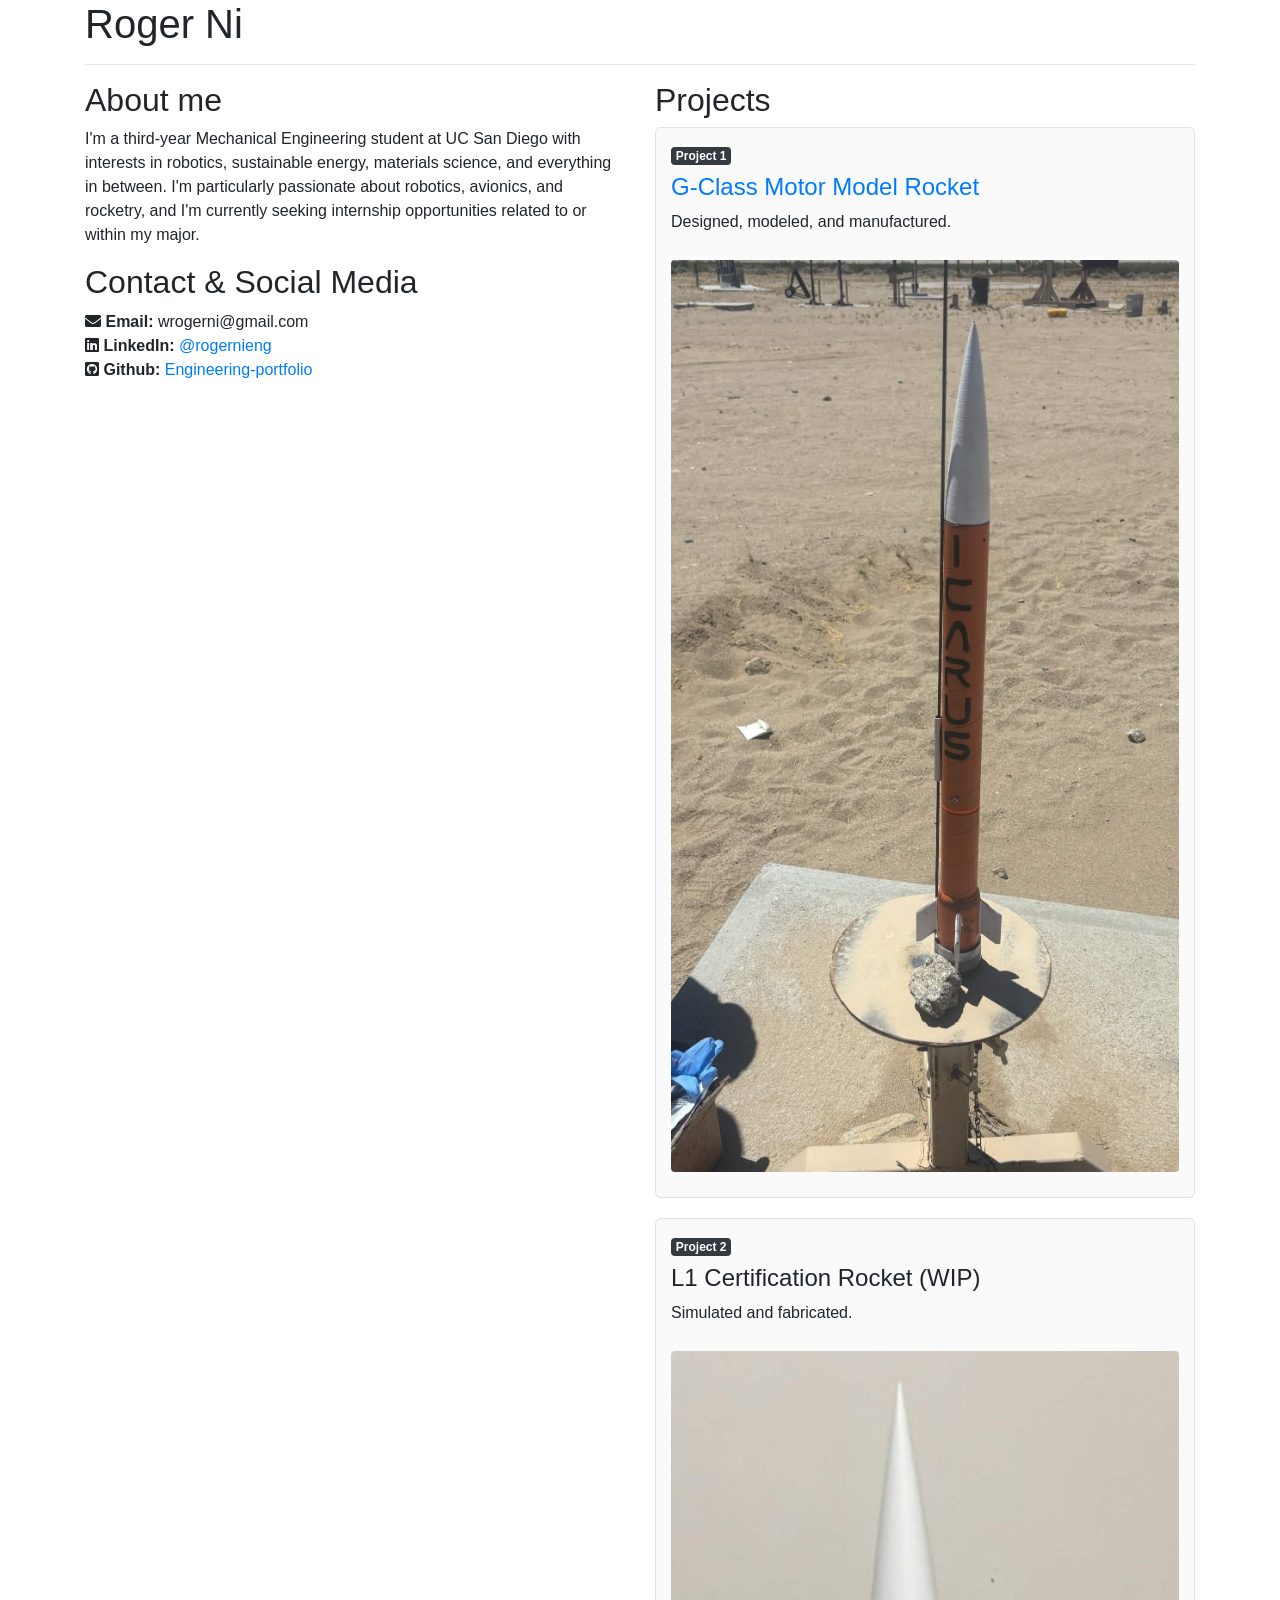
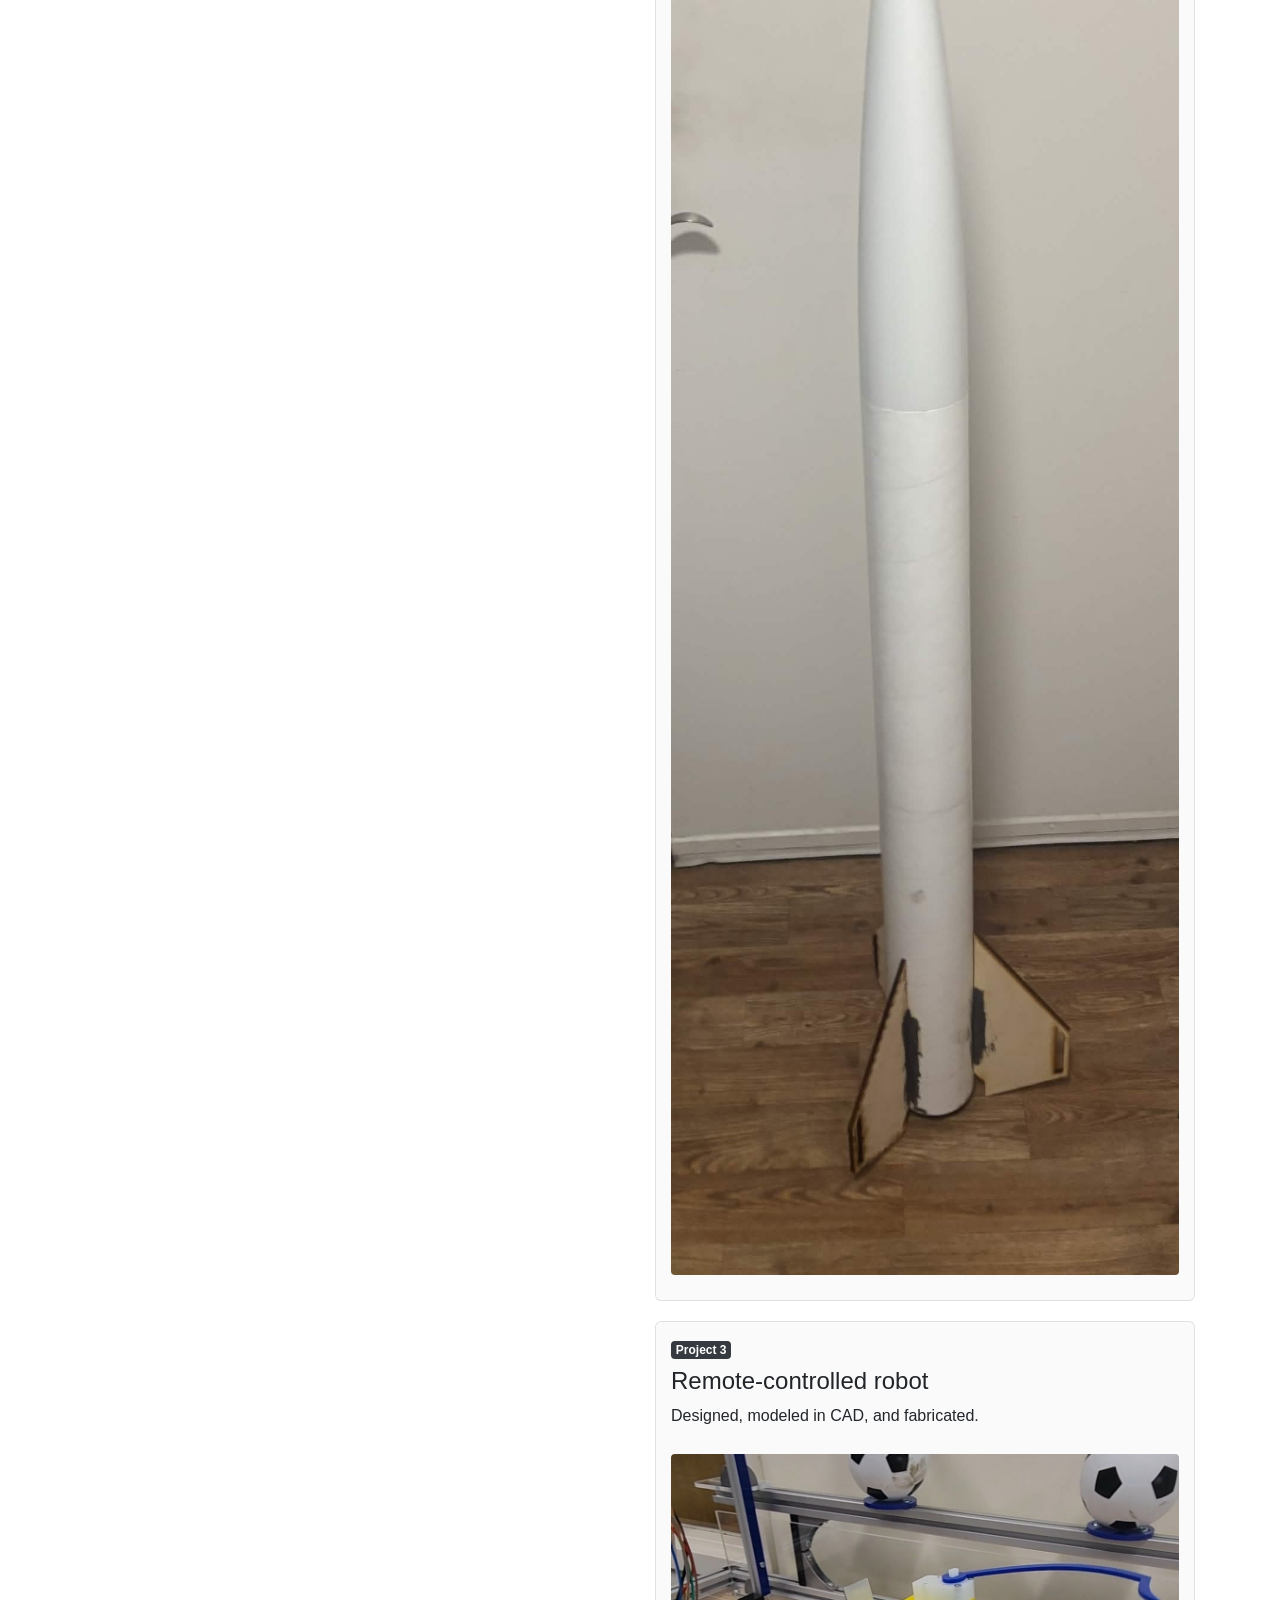
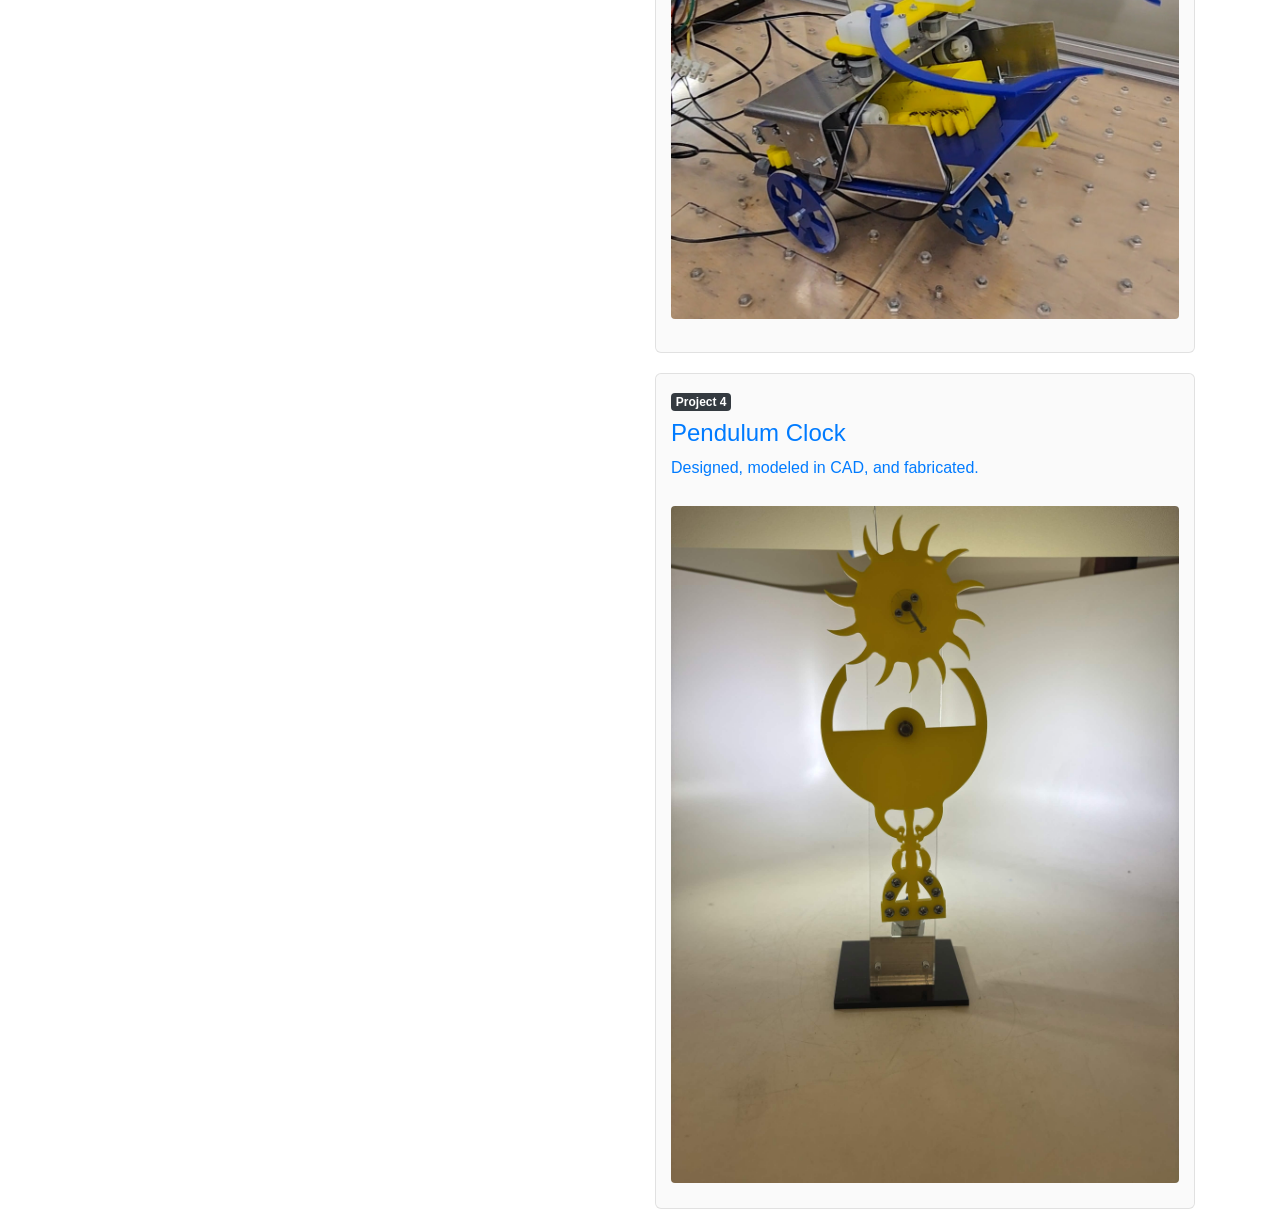
==== commit e2b4c014: "Update index.html" ====
--- a/index.html
+++ b/index.html
@@ -86,6 +86,7 @@
                     <h4>Remote-controlled robot</a></h4>
                     <p>Designed, modeled in CAD, and fabricated.</p>
                     <img src="images/robot.jpg" alt="Remote-controlled robot">
+                    <h4><a href="projects/project2.html"></h4>
                 </div>
                 <div class="featured-project">
                     <span class="badge badge-dark">Project 4</span>
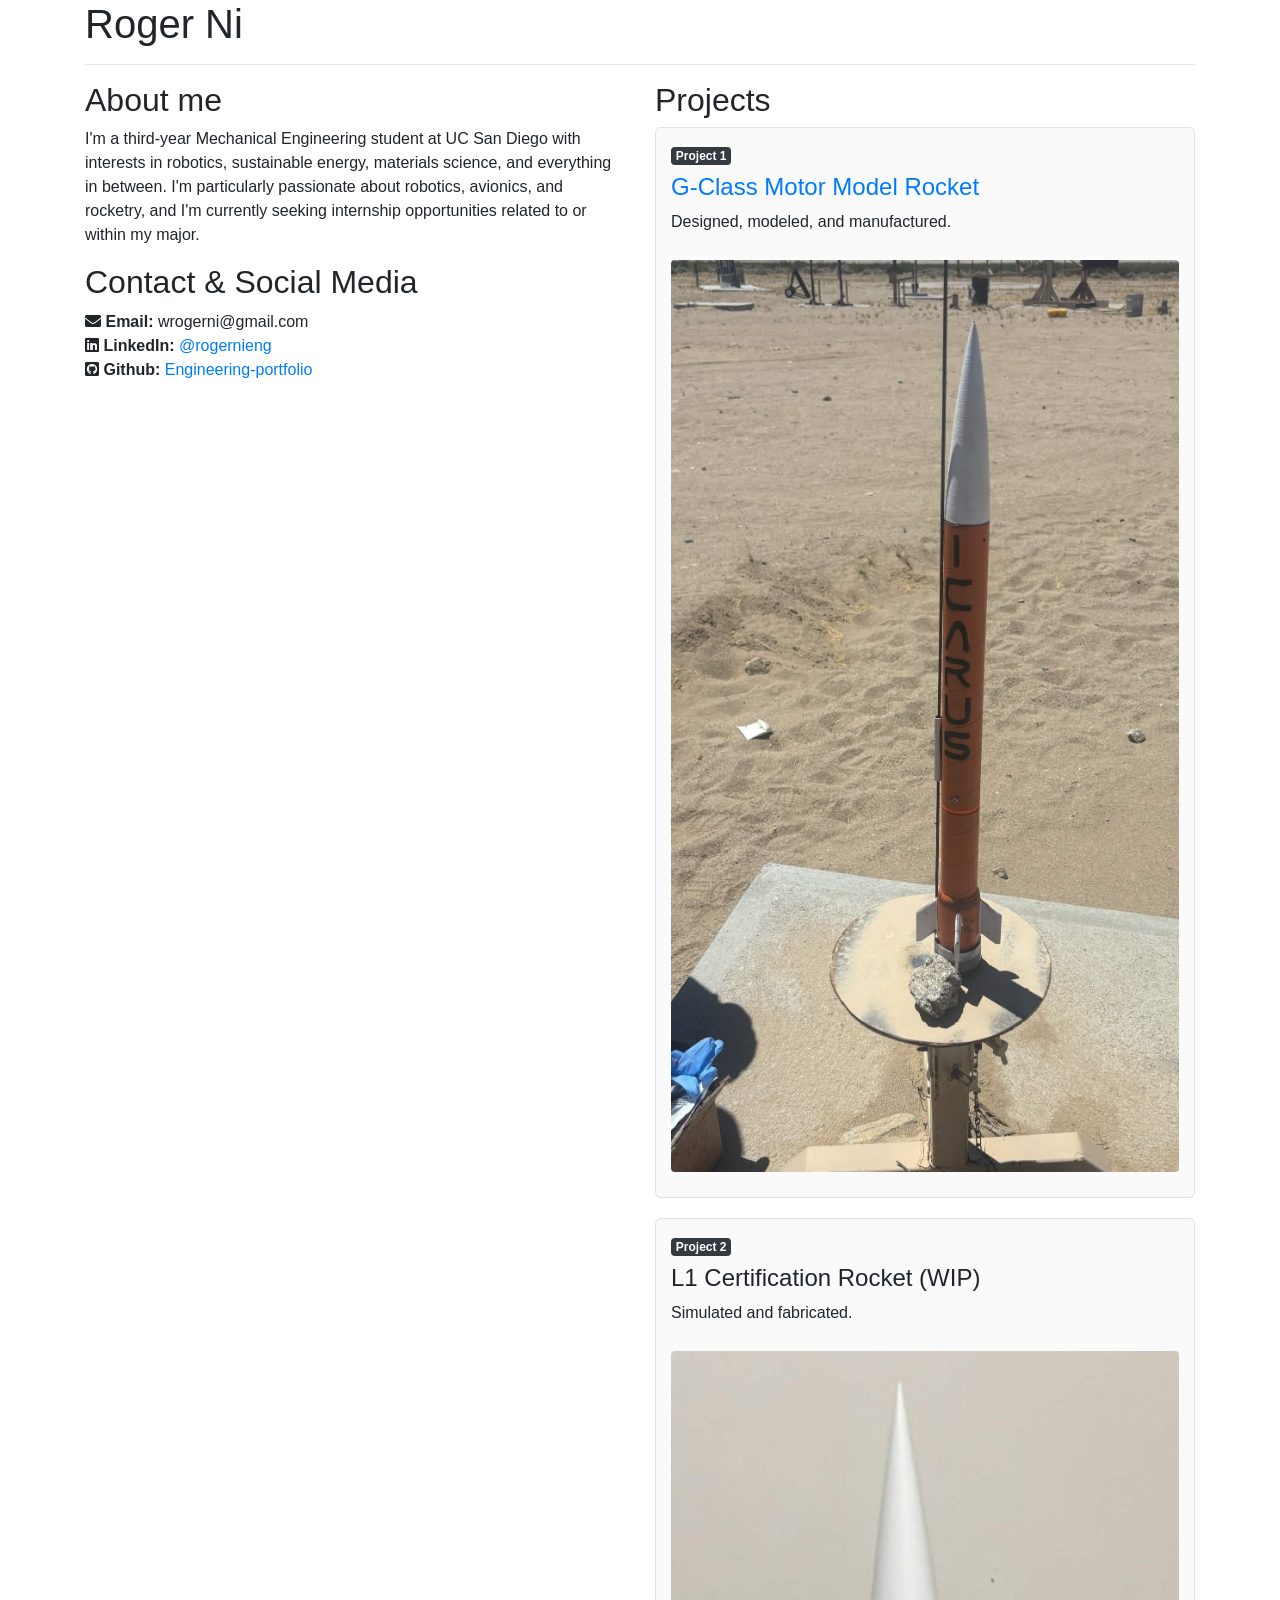
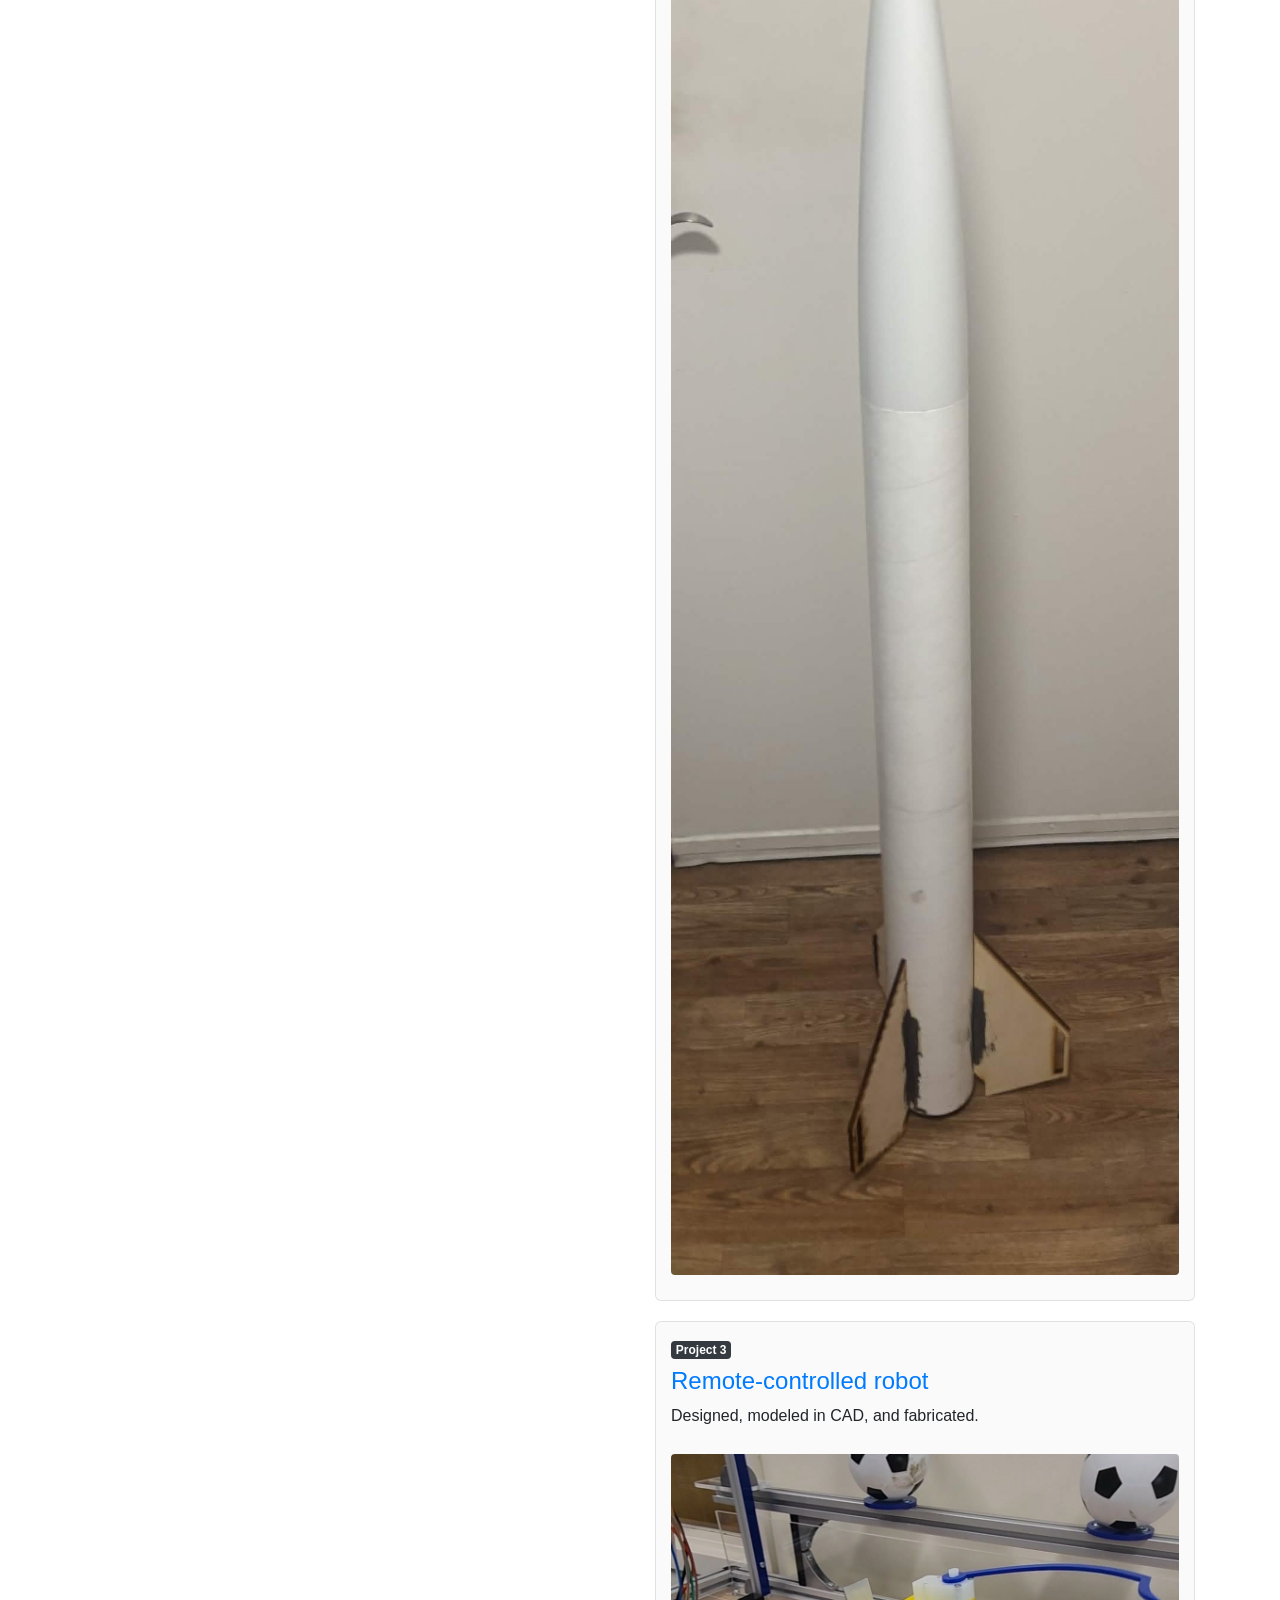
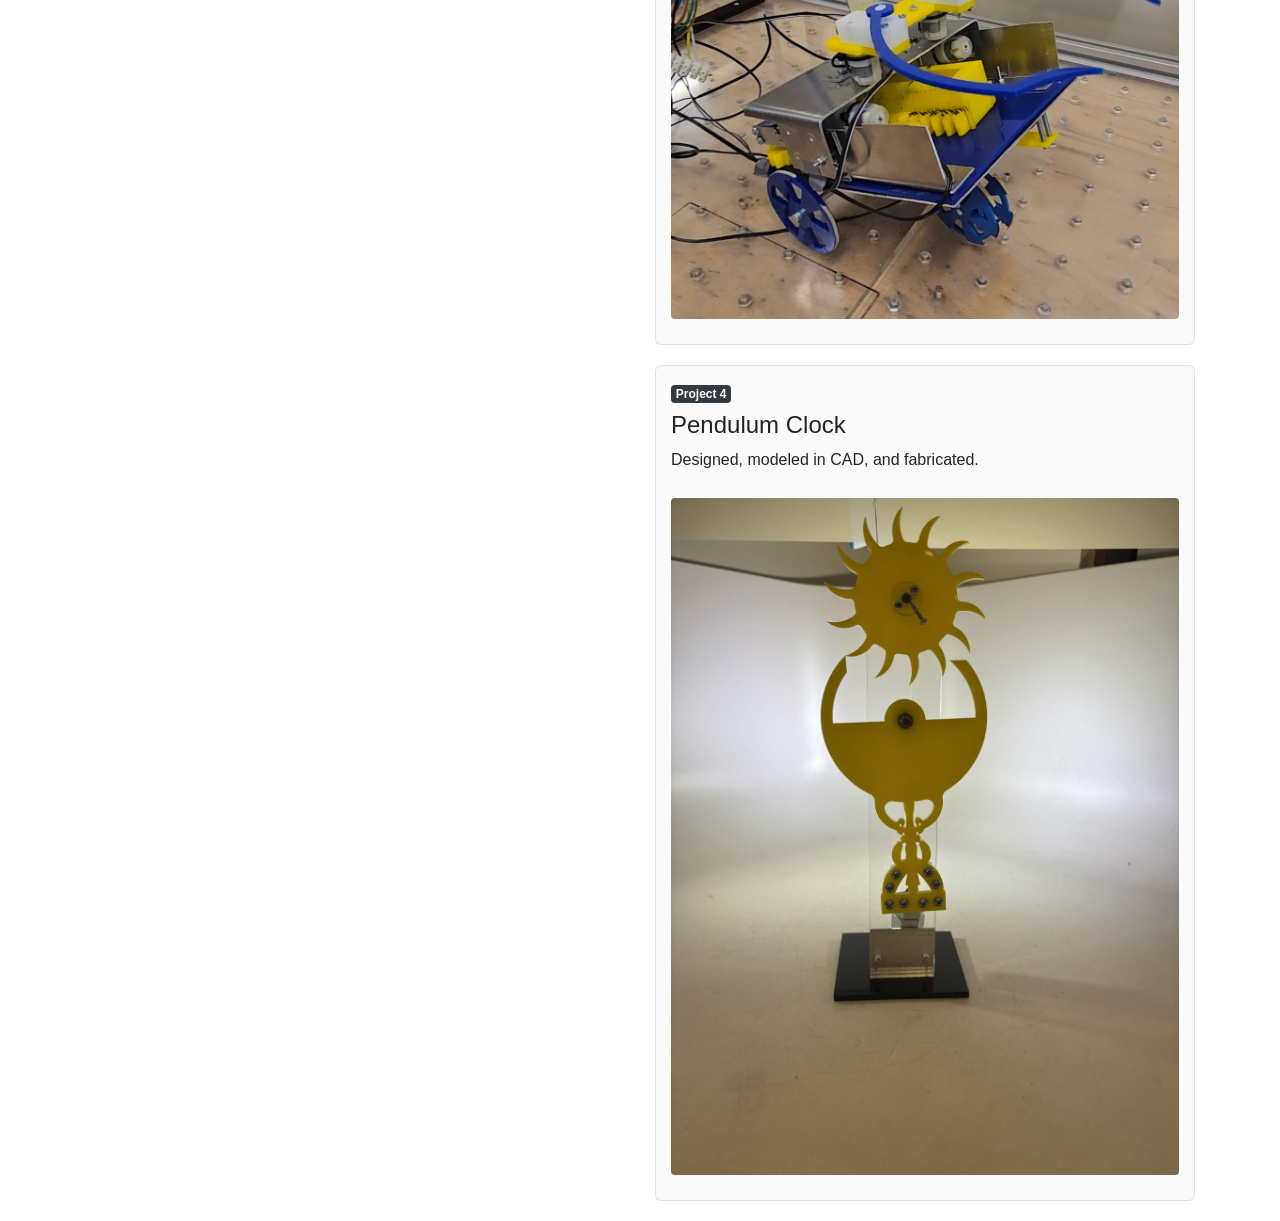
==== commit 63046b71: "Update index.html" ====
--- a/index.html
+++ b/index.html
@@ -83,10 +83,10 @@
 
                 <div class="featured-project">
                     <span class="badge badge-dark">Project 3</span>
-                    <h4>Remote-controlled robot</a></h4>
+                    <h4><a href="projects/project2.html">Remote-controlled robot</a></h4>
                     <p>Designed, modeled in CAD, and fabricated.</p>
                     <img src="images/robot.jpg" alt="Remote-controlled robot">
-                    <h4><a href="projects/project2.html"></h4>
+                    
                 </div>
                 <div class="featured-project">
                     <span class="badge badge-dark">Project 4</span>
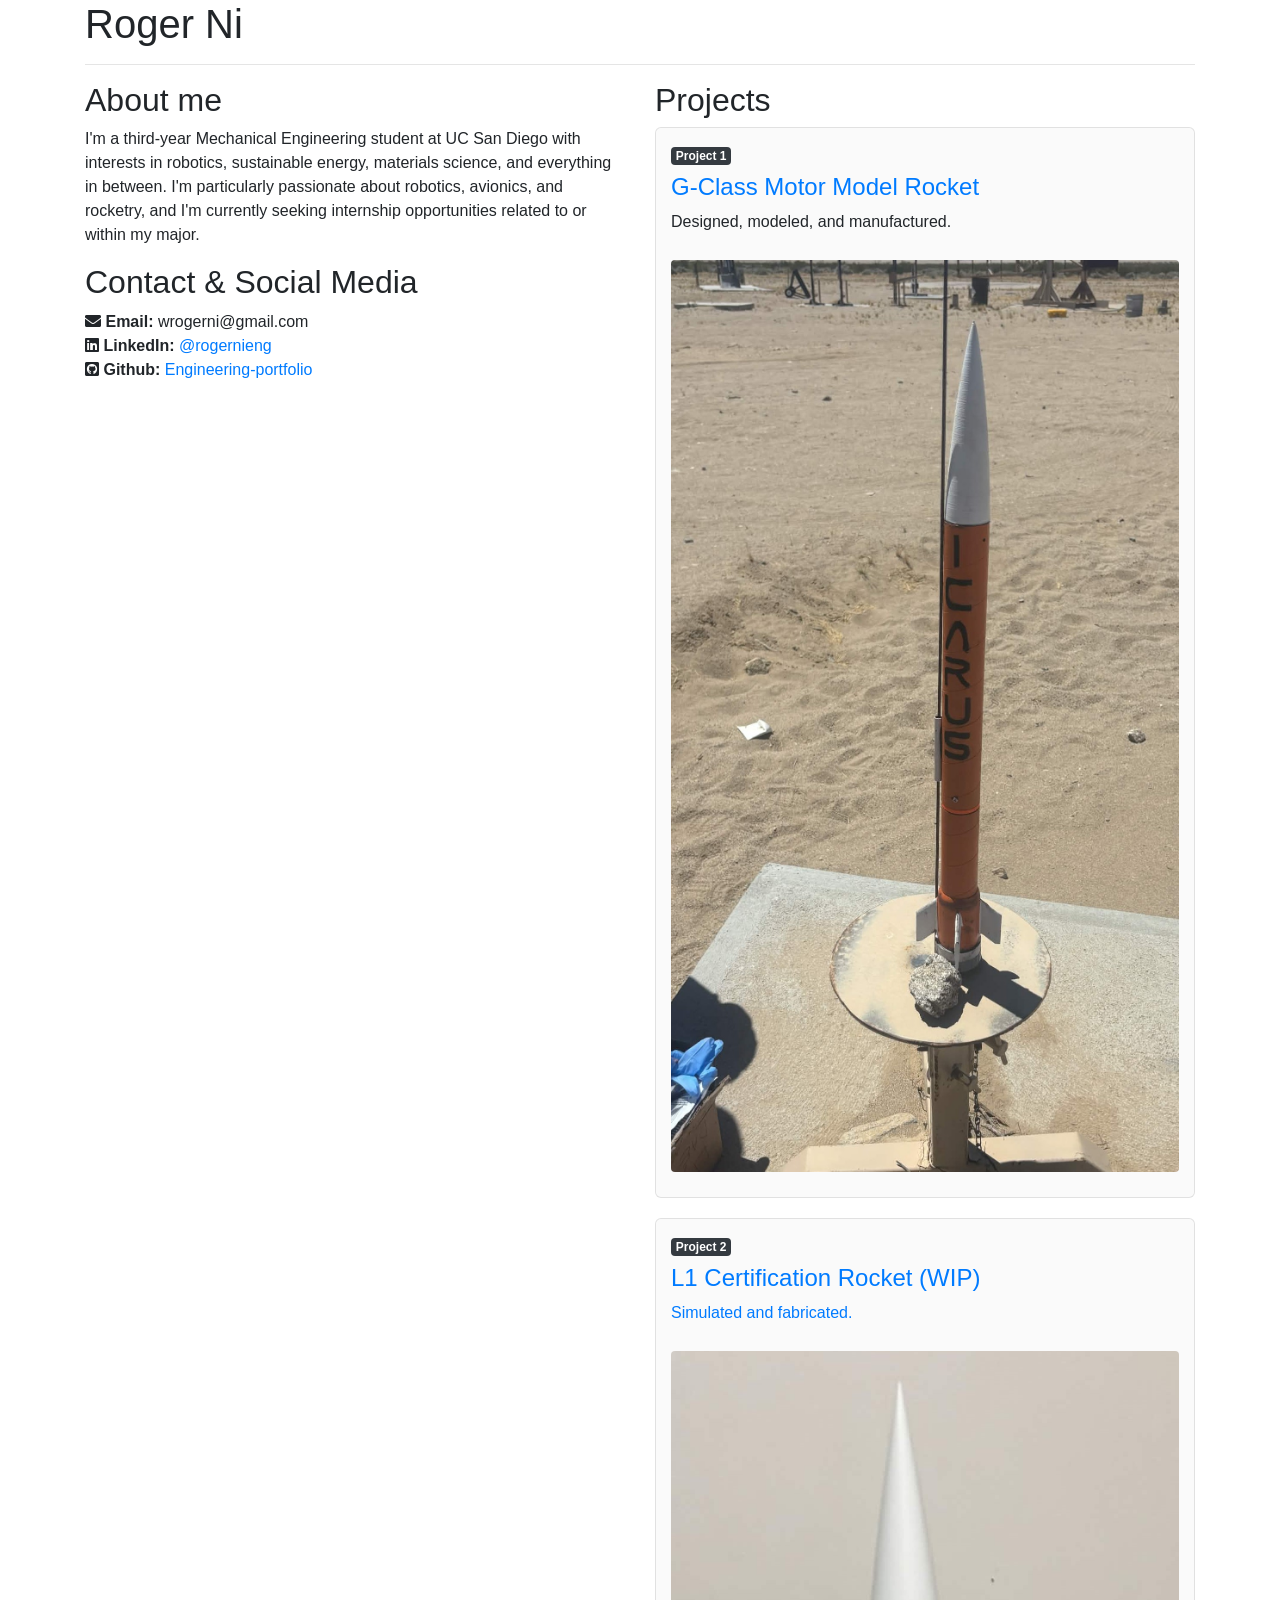
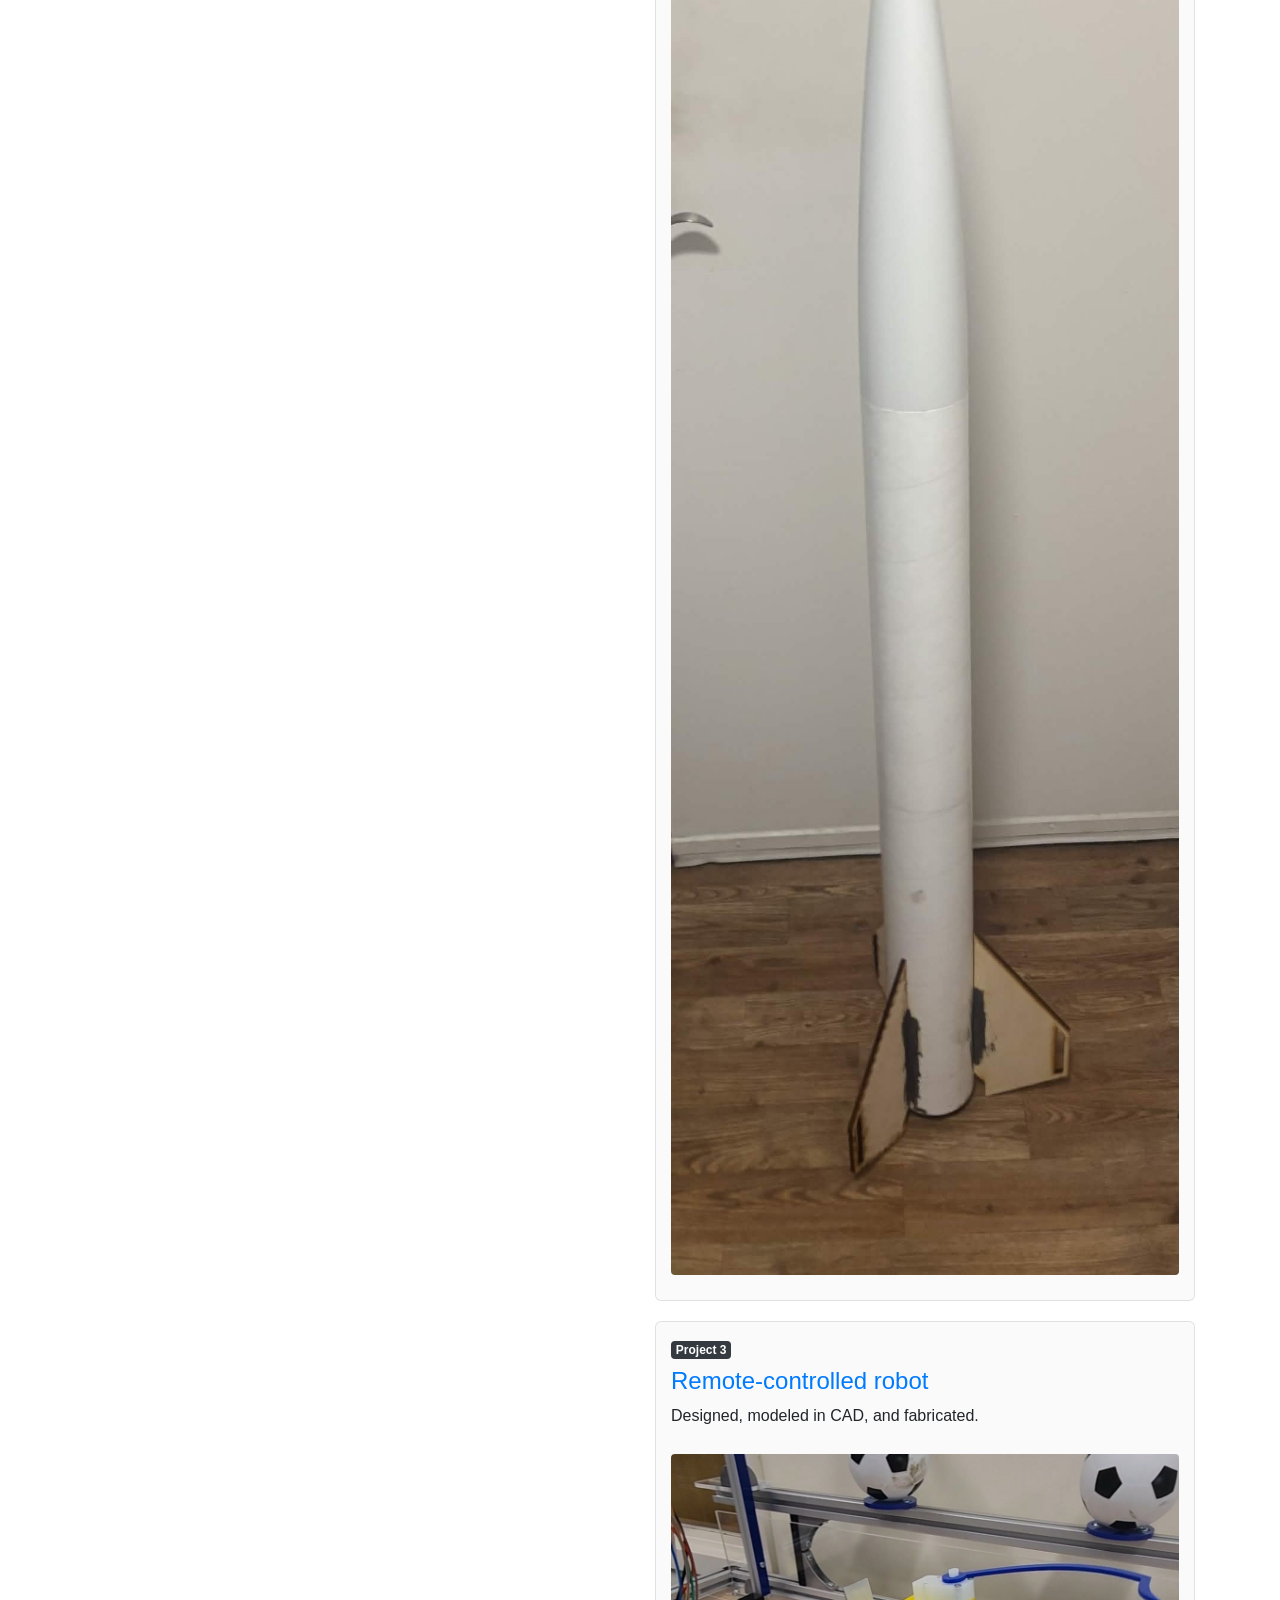
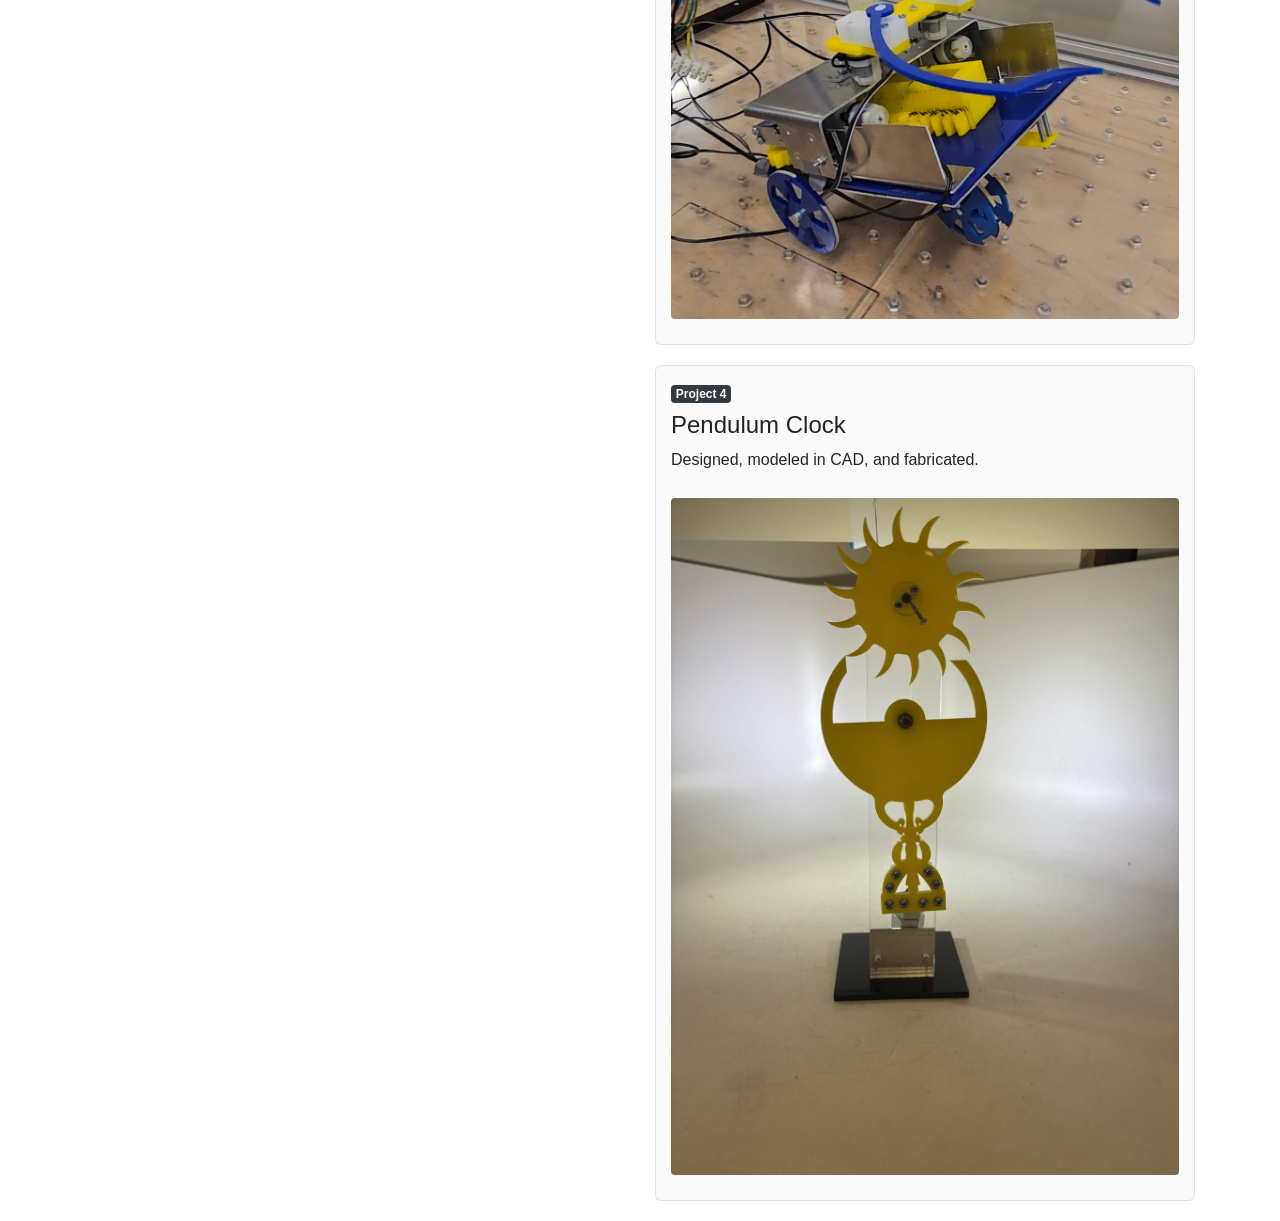
==== commit ef7e5730: "Update index.html" ====
--- a/index.html
+++ b/index.html
@@ -76,7 +76,7 @@
                 </div>
                 <div class="featured-project">
                     <span class="badge badge-dark">Project 2</span>
-                    <h4>L1 Certification Rocket (WIP)</h4>
+                    <h4><a href="projects/rocket2.html">L1 Certification Rocket (WIP)</h4>
                     <p>Simulated and fabricated.</p>
                     <img src="images/rocket2.jpg" alt="L1 certification rocket">
                 </div>
